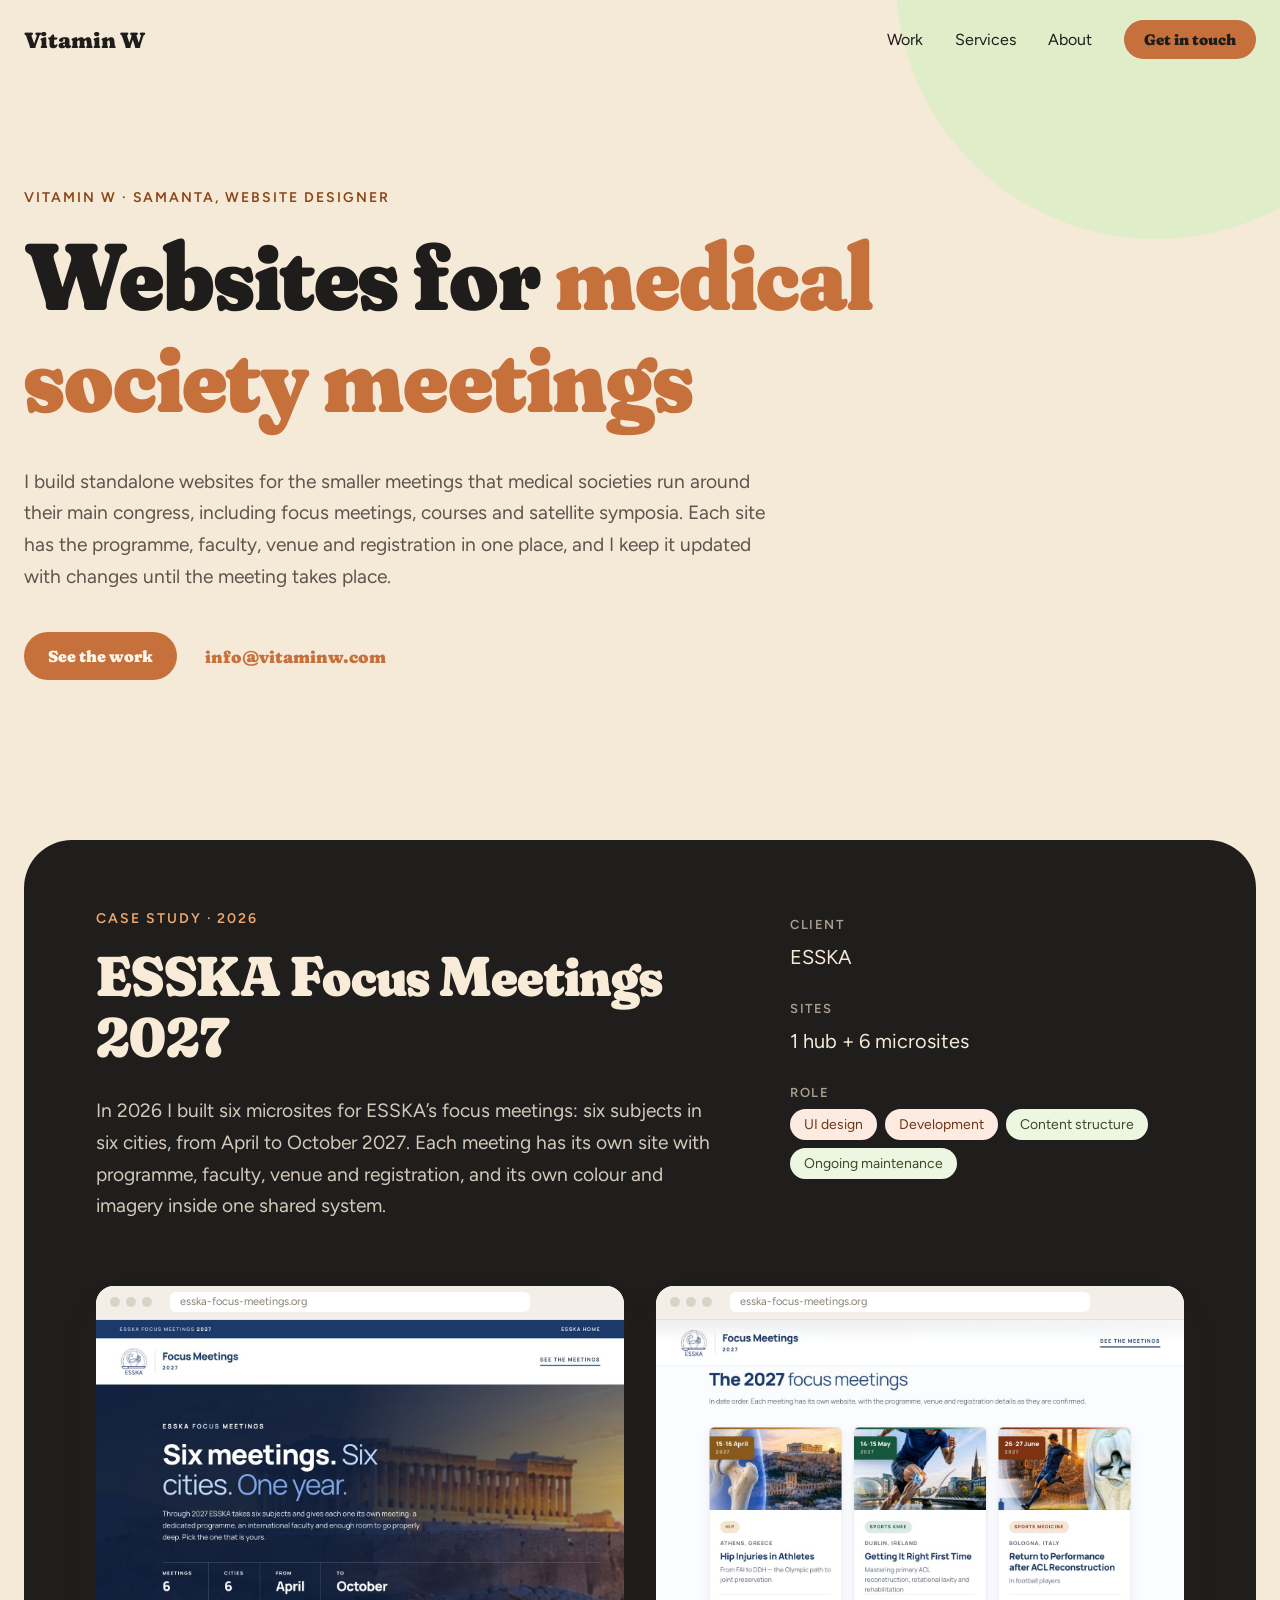
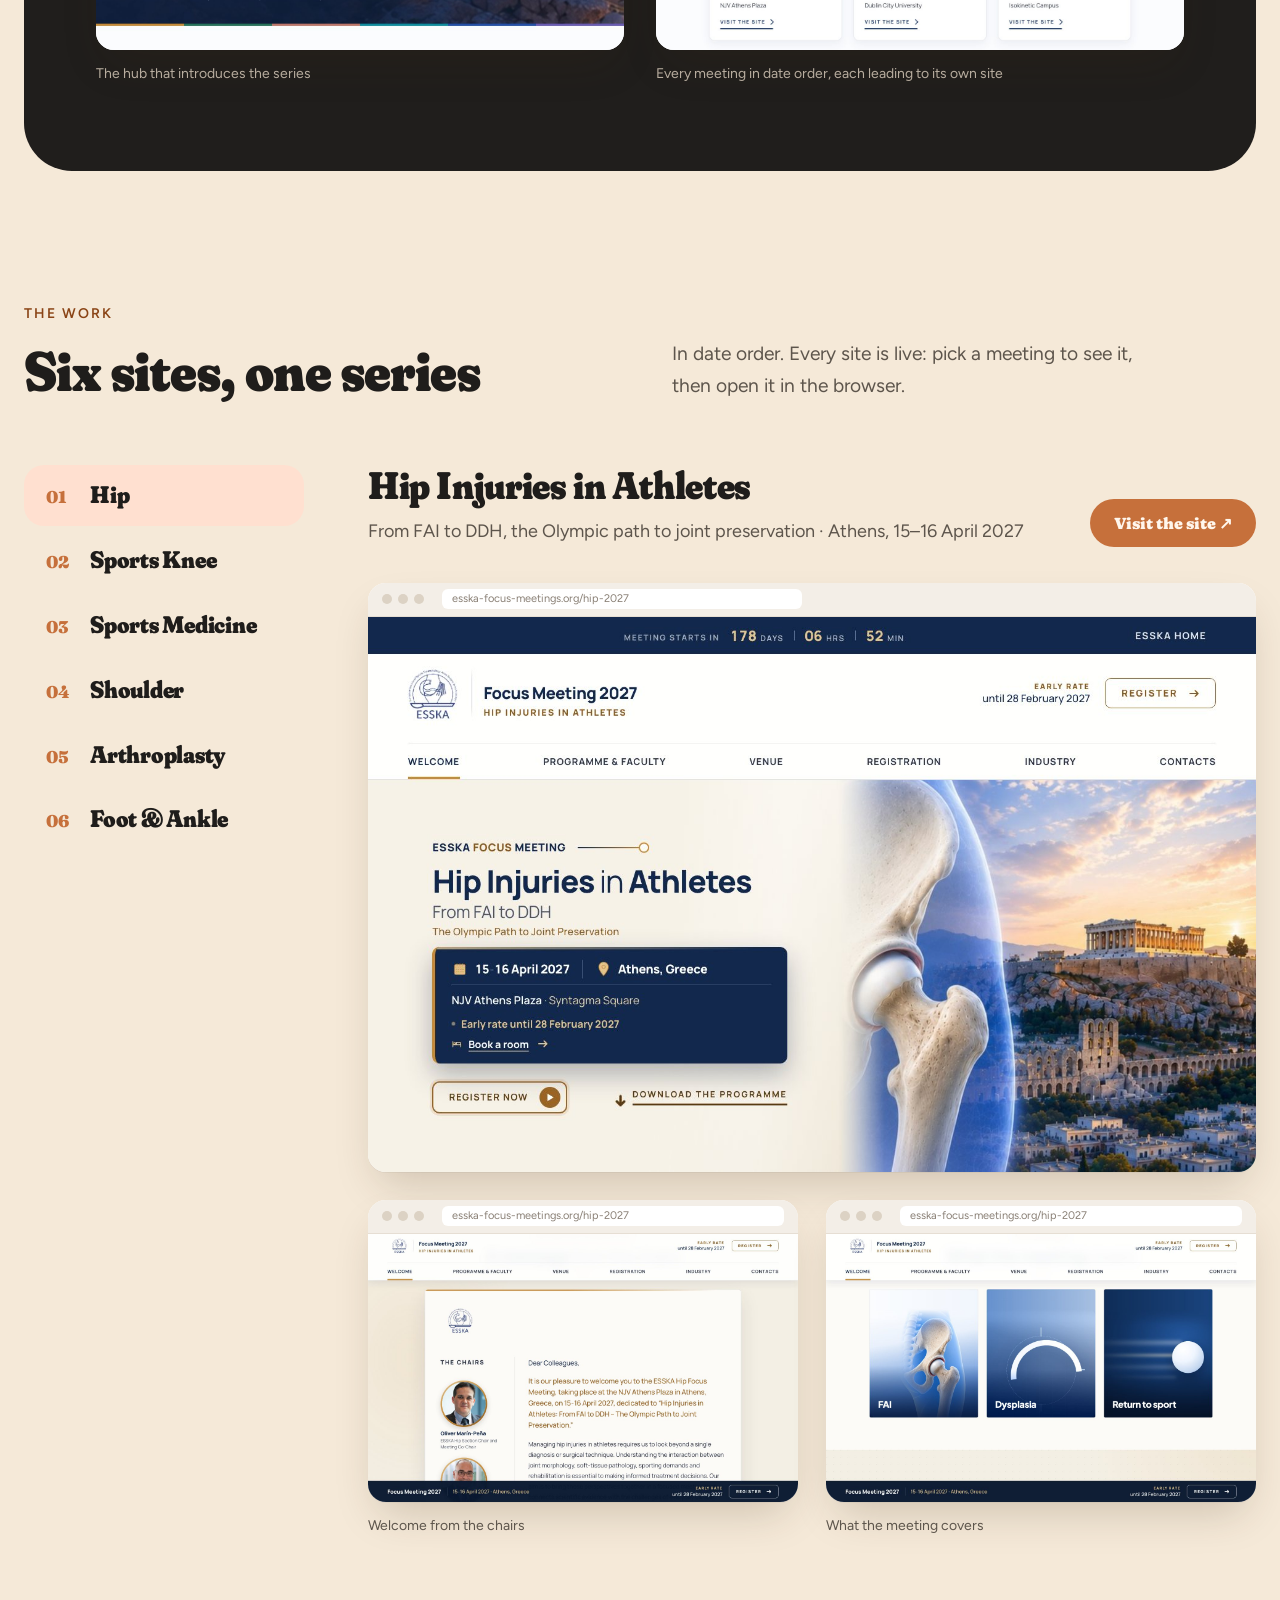
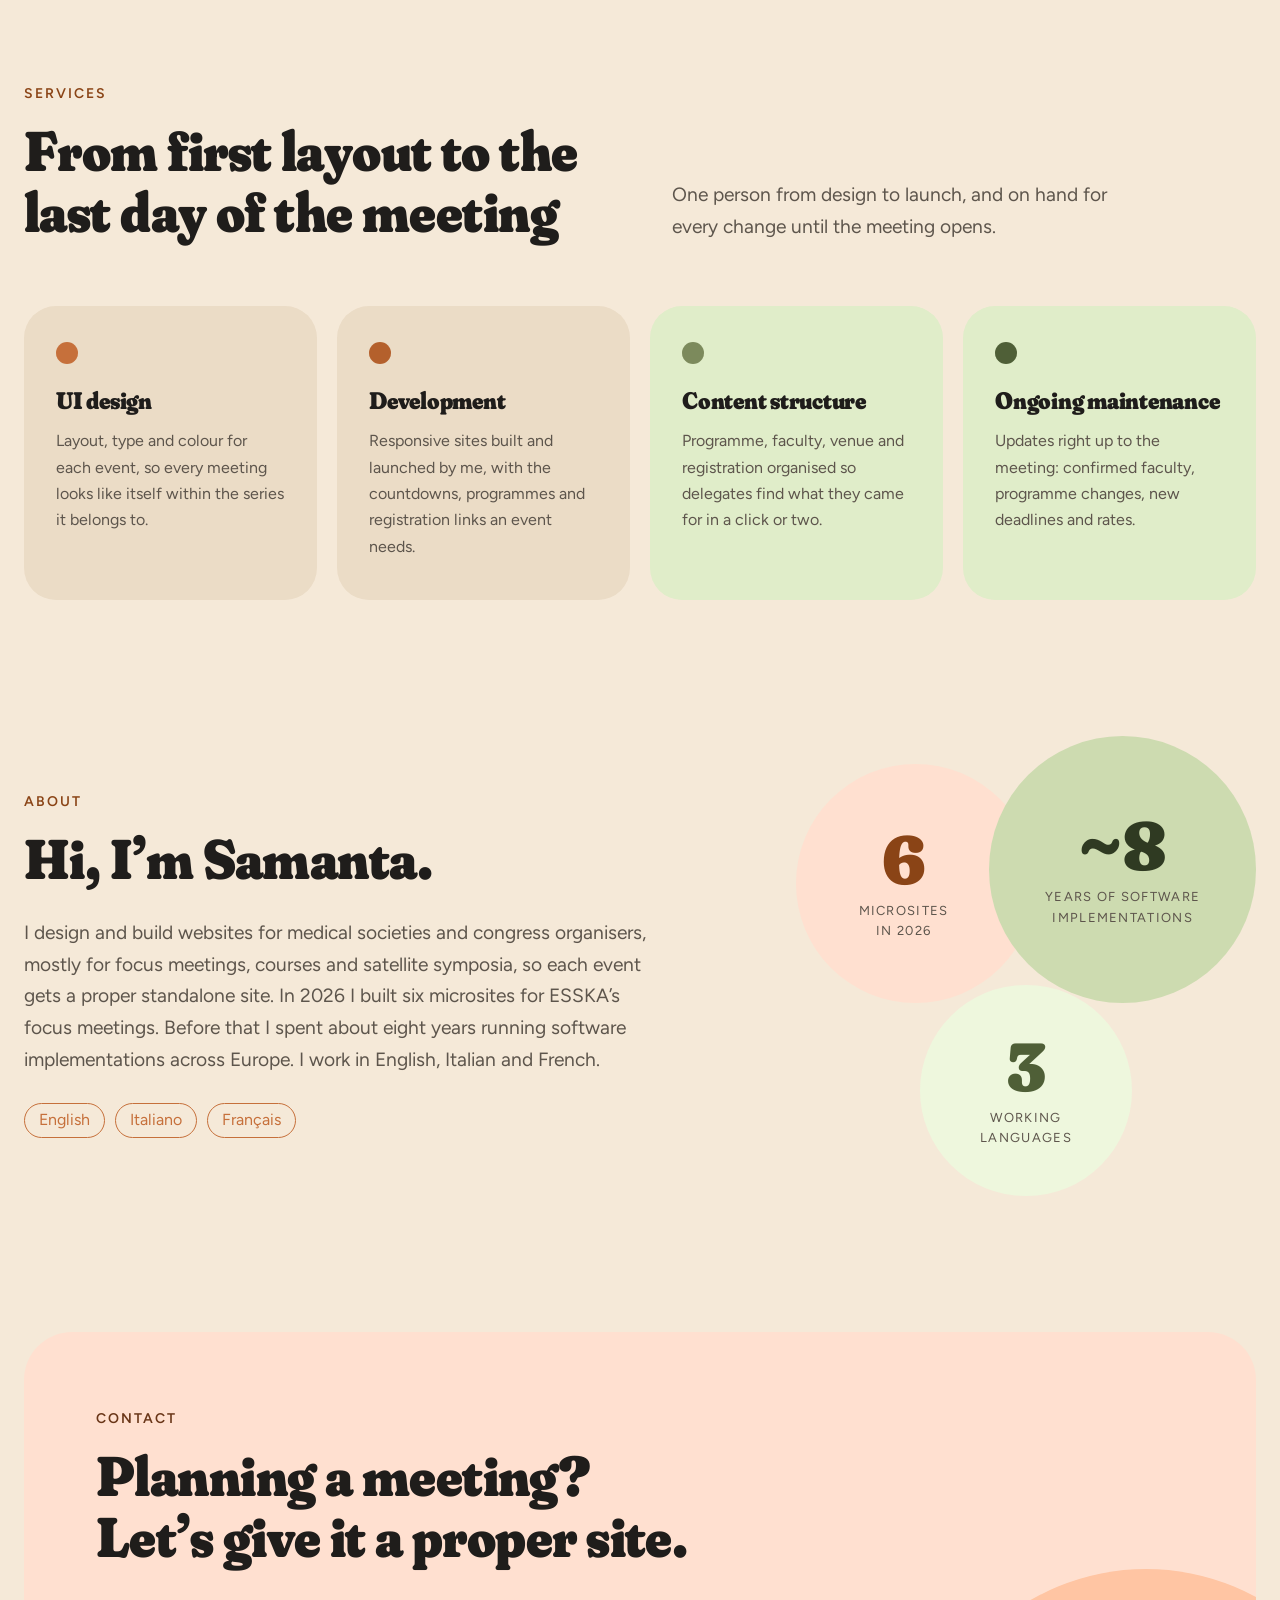
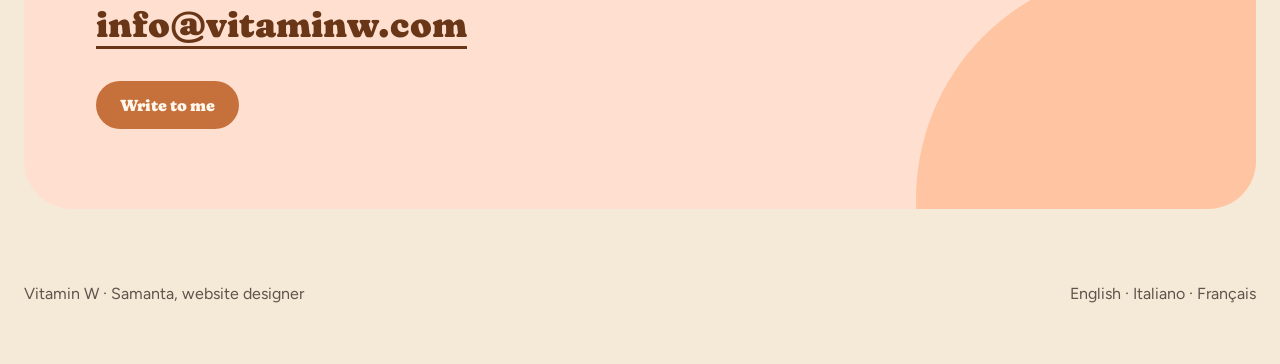
==== index.html @ 0f4d2fa5 "Add Vitamin W portfolio site Single static page with the ESSKA Focus Meetings case study, the six me" ====
<!doctype html>
<html lang="en">
<head>
<meta charset="utf-8">
<meta name="viewport" content="width=device-width, initial-scale=1">
<title>Vitamin W · Websites for medical society meetings</title>
<meta name="description" content="Standalone websites for focus meetings, courses and satellite symposia.">
<link rel="preconnect" href="https://fonts.googleapis.com">
<link rel="preconnect" href="https://fonts.gstatic.com" crossorigin>
<link href="https://fonts.googleapis.com/css2?family=Figtree:wght@400;500;600&family=Fraunces:opsz,wght,SOFT@9..144,800..900,100&display=swap" rel="stylesheet">
<style>
  :root {
    --cream: #f5e9d8;
    --sand: #ebdcc6;
    --ink: #1f1d1b;
    --muted: #5d554c;
    --rust: #c6703b;
    --rust-deep: #8a4416;
    --peach: #ffe0d0;
    --peach-strong: #ffc5a3;
    --mint: #e0edc9;
    --sage: #cddbb0;
    --moss: #4f5f37;
    --dark: #201e1c;

    --wrap: 1240px;
    --gutter: 24px;
    --section: 136px;      /* vertical rhythm between sections */
    --h2: clamp(36px, 4.4vw, 56px);
    --radius-xl: 48px;
    --radius-l: 32px;
    --display: "Fraunces", Georgia, serif;
    --body: "Figtree", system-ui, sans-serif;
  }
  * { box-sizing: border-box; }
  html { scroll-behavior: smooth; overflow-x: clip; }
  body {
    margin: 0;
    background: var(--cream);
    color: var(--ink);
    font: 400 18px/1.65 var(--body);
    -webkit-font-smoothing: antialiased;
    overflow-x: clip;
  }
  img { display: block; max-width: 100%; height: auto; }
  a { color: inherit; }
  .wrap { width: min(var(--wrap), 100% - 2 * var(--gutter)); margin-inline: auto; }

  h1, h2, h3 {
    font-family: var(--display);
    font-variation-settings: "SOFT" 100, "opsz" 144;
    font-weight: 900;
    letter-spacing: -0.01em;
    line-height: 1.08;
    margin: 0;
  }
  h2 { font-size: var(--h2); }
  .eyebrow {
    font: 600 14px/1 var(--body);
    letter-spacing: 0.14em;
    text-transform: uppercase;
    color: var(--rust-deep);
    margin: 0 0 20px;
  }
  .lede { color: var(--muted); font-size: clamp(17px, 1.5vw, 20px); margin: 0; }

  .btn {
    display: inline-flex; align-items: center; gap: 8px;
    background: var(--rust); color: #fff6ec;
    font: 900 16px/1 var(--display); font-variation-settings: "SOFT" 100;
    padding: 16px 24px; border-radius: 999px;
    text-decoration: none; white-space: nowrap;
    transition: transform .2s, background .2s;
  }
  .btn:hover { background: #b45f2c; transform: translateY(-2px); }

  section { padding-top: var(--section); scroll-margin-top: 8px; }

  /* Shared section header: title left, short intro right */
  .section-head { display: grid; grid-template-columns: 1fr 1fr; gap: 24px 64px; align-items: end; margin-bottom: 64px; }
  .section-head .lede { max-width: 480px; }

  /* Browser frame for every screenshot */
  .frame {
    margin: 0; background: #fff; border-radius: 18px; overflow: hidden;
    box-shadow: 0 1px 0 rgba(0,0,0,.04), 0 20px 44px -12px rgba(60, 40, 20, .22);
  }
  .frame-bar {
    display: flex; align-items: center; gap: 6px; height: 34px; padding: 0 14px;
    background: #f3eee7; border-bottom: 1px solid #e6ded3;
  }
  .frame-bar i { width: 10px; height: 10px; border-radius: 50%; background: #dcd2c4; }
  .frame-bar span {
    margin-left: 12px; flex: 1; max-width: 360px; height: 20px; border-radius: 6px; background: #fff;
    font-size: 11px; line-height: 20px; color: #8a8076; padding: 0 10px;
    overflow: hidden; white-space: nowrap; text-overflow: ellipsis;
  }
  .frame img { width: 100%; aspect-ratio: 1440 / 900; object-fit: cover; object-position: top; }
  .frame-caption { font-size: 14px; color: var(--muted); margin-top: 12px; }
  .case .frame-caption { color: #b8ad9f; }

  /* Nav */
  .nav { display: flex; align-items: center; justify-content: space-between; padding: 20px 0; position: relative; z-index: 2; }
  .nav .logo { font: 900 22px/1 var(--display); font-variation-settings: "SOFT" 100; text-decoration: none; }
  .nav ul { display: flex; align-items: center; gap: 32px; list-style: none; margin: 0; padding: 0; }
  .nav ul a:not(.btn) { text-decoration: none; font-size: 16px; }
  .nav ul a:not(.btn):hover { color: var(--rust); }
  .nav .btn { padding: 12px 20px; font-size: 15px; color: var(--ink); }

  /* Hero */
  .hero { position: relative; padding: 112px 0 24px; }
  .hero::before {
    content: ""; position: absolute; z-index: -1; width: 520px; height: 520px; border-radius: 50%;
    background: var(--mint); top: -360px; right: -160px;
  }
  .hero h1 { font-size: clamp(46px, 7.4vw, 100px); max-width: 1000px; margin-bottom: 36px; }
  .hero h1 em { font-style: normal; color: var(--rust); }
  .hero .lede { max-width: 760px; }
  .hero .actions { display: flex; align-items: center; gap: 28px; flex-wrap: wrap; margin-top: 40px; }
  .mail-link { font: 900 17px/1 var(--display); font-variation-settings: "SOFT" 100; color: var(--rust); text-decoration: none; }
  .mail-link:hover { text-decoration: underline; }

  /* Case study */
  .case { background: var(--dark); color: #f5e9d8; border-radius: var(--radius-xl); padding: 72px; margin-top: var(--section); }
  .case .eyebrow { color: #f0a66a; }
  .case h2 { color: #f8ecd9; margin-bottom: 28px; }
  .case .lede { color: #d4c9bb; }
  .case-top { display: grid; grid-template-columns: 1.6fr 1fr; gap: 64px; align-items: start; }
  .meta { margin: 0; display: grid; gap: 28px; padding-top: 6px; }
  .meta dt { font: 600 13px/1 var(--body); letter-spacing: .12em; text-transform: uppercase; color: #a99e90; margin-bottom: 10px; }
  .meta dd { margin: 0; font-size: 20px; }
  .tags { display: flex; flex-wrap: wrap; gap: 8px; list-style: none; margin: 0; padding: 0; }
  .tags li { font-size: 14px; padding: 4px 14px; border-radius: 999px; background: #fdebe2; color: #6a3618; }
  .tags li.green { background: #edf6e0; color: #3d4a2a; }
  .case-shots { display: grid; grid-template-columns: 1fr 1fr; gap: 32px; margin-top: 64px; }

  /* Work: sticky index + project view */
  .work-grid { display: grid; grid-template-columns: 280px 1fr; gap: 64px; align-items: start; }
  .index { position: sticky; top: 32px; list-style: none; margin: 0; padding: 0; display: grid; gap: 4px; }
  .index button {
    all: unset; box-sizing: border-box; cursor: pointer; width: 100%;
    display: flex; align-items: baseline; gap: 18px; padding: 16px 22px; border-radius: 20px;
    transition: background .2s;
  }
  .index button:hover { background: rgba(255, 224, 208, .55); }
  .index button[aria-selected="true"] { background: var(--peach); }
  .index button:focus-visible { outline: 2px solid var(--rust); outline-offset: 2px; }
  .index .num { font: 900 17px/1 var(--display); color: var(--rust); min-width: 26px; }
  .index h3 { font-size: 24px; line-height: 1.2; }

  .project[hidden] { display: none; }
  .project { animation: fade .35s ease; }
  @keyframes fade { from { opacity: 0; transform: translateY(8px); } to { opacity: 1; transform: none; } }
  .project-head { display: flex; justify-content: space-between; align-items: flex-end; gap: 24px 40px; margin-bottom: 36px; }
  .project h3 { font-size: clamp(28px, 3vw, 40px); margin-bottom: 10px; }
  .project .sub { margin: 0; color: var(--muted); font-size: 18px; }
  .project .pair { display: grid; grid-template-columns: 1fr 1fr; gap: 28px; margin-top: 28px; }

  /* Services */
  .cards { display: grid; grid-template-columns: repeat(4, 1fr); gap: 20px; }
  .card { border-radius: var(--radius-l); padding: 36px 32px 40px; background: var(--sand); }
  .card.green { background: var(--mint); }
  .card .dot { width: 22px; height: 22px; border-radius: 50%; background: var(--rust); margin-bottom: 24px; }
  .card h3 { font-size: 24px; margin-bottom: 14px; }
  .card p { margin: 0; color: var(--muted); font-size: 16px; }

  /* About */
  .about-grid { display: grid; grid-template-columns: 1.2fr 1fr; gap: 64px; align-items: center; }
  .about h2 { margin-bottom: 28px; }
  .about .lede { margin-bottom: 28px; }
  .langs { display: flex; gap: 10px; list-style: none; margin: 0; padding: 0; flex-wrap: wrap; }
  .langs li { border: 1.5px solid var(--rust); color: var(--rust); border-radius: 999px; padding: 3px 14px; font-size: 16px; }
  .bubbles { position: relative; aspect-ratio: 1 / 1; max-width: 460px; width: 100%; justify-self: end; }
  .bubble { position: absolute; border-radius: 50%; display: grid; place-content: center; text-align: center; padding: 20px; }
  .bubble b { font: 900 clamp(48px, 5.4vw, 68px)/1 var(--display); font-variation-settings: "SOFT" 100; display: block; margin-bottom: 8px; }
  .bubble span { font-size: 13px; letter-spacing: .1em; text-transform: uppercase; color: var(--muted); line-height: 1.6; }
  .b1 { width: 52%; height: 52%; left: 0; top: 6%; background: var(--peach); padding-right: 44px; }
  .b1 b { color: var(--rust-deep); }
  .b2 { width: 58%; height: 58%; right: 0; top: 0; background: var(--sage); z-index: 1; }
  .b2 b { color: #2f3a22; }
  .b3 { width: 46%; height: 46%; left: 27%; bottom: 0; background: #eef7dd; z-index: 2; }
  .b3 b { color: var(--moss); }

  /* Contact */
  .contact-card {
    position: relative; overflow: hidden;
    background: var(--peach); border-radius: var(--radius-xl); padding: 80px 72px;
  }
  .contact-card::after {
    content: ""; position: absolute; width: 460px; height: 460px; border-radius: 50%;
    background: var(--peach-strong); right: -120px; bottom: -220px;
  }
  .contact-card > * { position: relative; z-index: 1; }
  .contact-card .eyebrow { color: #6a3618; }
  .contact-card h2 { max-width: 620px; margin-bottom: 36px; }
  .big-mail {
    display: inline-block; font: 900 clamp(24px, 2.8vw, 36px)/1.2 var(--display); font-variation-settings: "SOFT" 100;
    color: #6a3618; text-decoration: none; border-bottom: 3px solid currentColor; margin-bottom: 32px; overflow-wrap: anywhere;
  }
  .contact-card .btn { display: flex; width: fit-content; }

  footer { display: flex; justify-content: space-between; gap: 16px; flex-wrap: wrap; padding: 72px 0 56px; color: var(--muted); font-size: 16px; }

  /* Responsive */
  @media (max-width: 1100px) {
    .cards { grid-template-columns: 1fr 1fr; }
    .work-grid { grid-template-columns: 220px 1fr; gap: 40px; }
    .project-head { flex-direction: column; align-items: flex-start; }
  }
  @media (max-width: 900px) {
    :root { --section: 104px; }
    .section-head, .about-grid, .case-top { grid-template-columns: 1fr; }
    .section-head { margin-bottom: 40px; }
    .bubbles { justify-self: center; }
    .case, .contact-card { padding: 48px 32px; border-radius: 36px; }
    .case-shots { margin-top: 48px; gap: 24px; }

    /* Index becomes a sticky row of names above the project */
    .work-grid { grid-template-columns: 1fr; gap: 28px; }
    .index {
      top: 0; z-index: 5; display: flex; overflow-x: auto; gap: 6px;
      margin: 0 calc(-1 * var(--gutter)); padding: 12px var(--gutter);
      scroll-padding-inline: var(--gutter); scrollbar-width: none;
      background: var(--cream); box-shadow: 0 8px 16px -12px rgba(60, 40, 20, .25);
    }
    .index::-webkit-scrollbar { display: none; }
    .index li { flex: 0 0 auto; }
    .index button { padding: 10px 16px; border-radius: 999px; gap: 10px; background: rgba(235, 220, 198, .6); }
    .index .num { font-size: 13px; min-width: 0; }
    .index h3 { font-size: 17px; white-space: nowrap; }
  }
  @media (max-width: 640px) {
    :root { --gutter: 16px; --section: 88px; }
    body { font-size: 17px; }
    .nav ul li:not(:last-child) { display: none; }
    .hero { padding-top: 72px; }
    .hero::before { width: 300px; height: 300px; top: -200px; right: -120px; }
    .case, .contact-card { padding: 40px 22px; border-radius: 28px; }
    .case-shots, .project .pair, .cards { grid-template-columns: 1fr; }
    .frame { border-radius: 12px; }
    .frame-bar { height: 26px; }
    .frame-bar span { display: none; }
    .bubble { padding: 12px; }
    .bubble span { font-size: 11px; letter-spacing: .06em; }
    .b1 { padding-right: 26px; }
  }
</style>
</head>
<body>
<div class="wrap">
  <nav class="nav" aria-label="Main">
    <a class="logo" href="#top">Vitamin W</a>
    <ul>
      <li><a href="#work">Work</a></li>
      <li><a href="#services">Services</a></li>
      <li><a href="#about">About</a></li>
      <li><a class="btn" href="#contact">Get in touch</a></li>
    </ul>
  </nav>

  <header class="hero" id="top">
    <p class="eyebrow">Vitamin W · Samanta, website designer</p>
    <h1>Websites for <em>medical society meetings</em></h1>
    <p class="lede">I build standalone websites for the smaller meetings that medical societies run around their main congress, including focus meetings, courses and satellite symposia. Each site has the programme, faculty, venue and registration in one place, and I keep it updated with changes until the meeting takes place.</p>
    <div class="actions">
      <a class="btn" href="#work">See the work</a>
      <a class="mail-link" href="mailto:info@vitaminw.com">info@vitaminw.com</a>
    </div>
  </header>

  <article class="case" aria-labelledby="case-title">
    <div class="case-top">
      <div>
        <p class="eyebrow">Case study · 2026</p>
        <h2 id="case-title">ESSKA Focus Meetings 2027</h2>
        <p class="lede">In 2026 I built six microsites for ESSKA’s focus meetings: six subjects in six cities, from April to October 2027. Each meeting has its own site with programme, faculty, venue and registration, and its own colour and imagery inside one shared system.</p>
      </div>
      <dl class="meta">
        <div><dt>Client</dt><dd>ESSKA</dd></div>
        <div><dt>Sites</dt><dd>1 hub + 6 microsites</dd></div>
        <div><dt>Role</dt><dd>
          <ul class="tags">
            <li>UI design</li><li>Development</li>
            <li class="green">Content structure</li><li class="green">Ongoing maintenance</li>
          </ul>
        </dd></div>
      </dl>
    </div>
    <div class="case-shots">
      <div>
        <figure class="frame"><div class="frame-bar"><i></i><i></i><i></i><span>esska-focus-meetings.org</span></div><img src="work/hub-hero.jpg" alt="ESSKA Focus Meetings hub: Six meetings. Six cities. One year." width="1440" height="900" loading="lazy"></figure>
        <p class="frame-caption">The hub that introduces the series</p>
      </div>
      <div>
        <figure class="frame"><div class="frame-bar"><i></i><i></i><i></i><span>esska-focus-meetings.org</span></div><img src="work/hub-cards.jpg" alt="The 2027 focus meetings listed as cards in date order" width="1440" height="900" loading="lazy"></figure>
        <p class="frame-caption">Every meeting in date order, each leading to its own site</p>
      </div>
    </div>
  </article>

  <section id="work">
    <div class="section-head">
      <div>
        <p class="eyebrow">The work</p>
        <h2>Six sites, one series</h2>
      </div>
      <p class="lede">In date order. Every site is live: pick a meeting to see it, then open it in the browser.</p>
    </div>

    <div class="work-grid">
      <ol class="index" role="tablist" aria-label="The six meetings"></ol>
      <div class="projects"></div>
    </div>
  </section>

  <section id="services">
    <div class="section-head">
      <div>
        <p class="eyebrow">Services</p>
        <h2>From first layout to the last day of the meeting</h2>
      </div>
      <p class="lede">One person from design to launch, and on hand for every change until the meeting opens.</p>
    </div>
    <div class="cards">
      <div class="card"><div class="dot"></div><h3>UI design</h3><p>Layout, type and colour for each event, so every meeting looks like itself within the series it belongs to.</p></div>
      <div class="card"><div class="dot" style="background:#b4602c"></div><h3>Development</h3><p>Responsive sites built and launched by me, with the countdowns, programmes and registration links an event needs.</p></div>
      <div class="card green"><div class="dot" style="background:#7c8a5c"></div><h3>Content structure</h3><p>Programme, faculty, venue and registration organised so delegates find what they came for in a click or two.</p></div>
      <div class="card green"><div class="dot" style="background:#4f5f37"></div><h3>Ongoing maintenance</h3><p>Updates right up to the meeting: confirmed faculty, programme changes, new deadlines and rates.</p></div>
    </div>
  </section>

  <section class="about" id="about">
    <div class="about-grid">
      <div>
        <p class="eyebrow">About</p>
        <h2>Hi, I’m Samanta.</h2>
        <p class="lede">I design and build websites for medical societies and congress organisers, mostly for focus meetings, courses and satellite symposia, so each event gets a proper standalone site. In 2026 I built six microsites for ESSKA’s focus meetings. Before that I spent about eight years running software implementations across Europe. I work in English, Italian and French.</p>
        <ul class="langs"><li>English</li><li>Italiano</li><li>Français</li></ul>
      </div>
      <div class="bubbles" aria-label="Key numbers">
        <div class="bubble b1"><b>6</b><span>Microsites<br>in 2026</span></div>
        <div class="bubble b2"><b>~8</b><span>Years of software<br>implementations</span></div>
        <div class="bubble b3"><b>3</b><span>Working<br>languages</span></div>
      </div>
    </div>
  </section>

  <section id="contact">
    <div class="contact-card">
      <p class="eyebrow">Contact</p>
      <h2>Planning a meeting? Let’s give it a proper site.</h2>
      <a class="big-mail" href="mailto:info@vitaminw.com">info@vitaminw.com</a>
      <a class="btn" href="mailto:info@vitaminw.com">Write to me</a>
    </div>
  </section>

  <footer>
    <span>Vitamin W · Samanta, website designer</span>
    <span>English · Italiano · Français</span>
  </footer>
</div>

<script>
  // The six meetings: name in the index, details in the project view
  const SITES = [
    { key: 'hip', name: 'Hip', slug: 'hip-2027', title: 'Hip Injuries in Athletes', sub: 'From FAI to DDH, the Olympic path to joint preservation · Athens, 15–16 April 2027' },
    { key: 'sports-knee', name: 'Sports Knee', slug: 'sports-knee-2027', title: 'Mastering Primary ACL Reconstruction', sub: 'Getting it right first time · Dublin, 14–15 May 2027' },
    { key: 'sports-medicine', name: 'Sports Medicine', slug: 'sports-medicine-2027', title: 'Return to Performance after ACL Reconstruction', sub: 'In football players · Bologna, 26–27 June 2027' },
    { key: 'shoulder', name: 'Shoulder', slug: 'shoulder-2027', title: 'Massive Rotator Cuff Tears', sub: 'From repair to replace · Istanbul, 10–11 September 2027' },
    { key: 'arthroplasty', name: 'Arthroplasty', slug: 'arthroplasty-2027', title: 'Revision Knee Arthroplasty and Periprosthetic Joint Infection', sub: 'Current concepts and future directions · Rome, 8–9 October 2027' },
    { key: 'foot-ankle', name: 'Foot & Ankle', slug: 'foot-ankle-2027', title: 'From Mechanism to Match Fitness', sub: 'Managing syndesmosis injuries in athletes · London, 29 October 2027' },
  ];
  const esc = s => s.replace(/&/g, '&amp;');
  const frame = (src, alt, url) =>
    `<figure class="frame"><div class="frame-bar"><i></i><i></i><i></i><span>${url}</span></div>` +
    `<img src="${src}" alt="${alt}" width="1440" height="900" loading="lazy"></figure>`;

  const index = document.querySelector('.index');
  const projects = document.querySelector('.projects');
  SITES.forEach((s, i) => {
    const url = `esska-focus-meetings.org/${s.slug}`;
    index.insertAdjacentHTML('beforeend',
      `<li><button role="tab" id="tab-${s.key}" aria-controls="p-${s.key}" aria-selected="${i === 0}" tabindex="${i === 0 ? 0 : -1}">` +
      `<span class="num">0${i + 1}</span><h3>${esc(s.name)}</h3></button></li>`);
    projects.insertAdjacentHTML('beforeend', `
      <article class="project" id="p-${s.key}" role="tabpanel" aria-labelledby="tab-${s.key}"${i ? ' hidden' : ''}>
        <div class="project-head">
          <div><h3>${s.title}</h3><p class="sub">${s.sub}</p></div>
          <a class="btn" href="https://${url}/" target="_blank" rel="noopener">Visit the site ↗</a>
        </div>
        ${frame(`work/${s.key}-hero.jpg`, `${s.title}: home page`, url)}
        <div class="pair">
          <div>${frame(`work/${s.key}-chairs.jpg`, `${s.title}: welcome from the chairs`, url)}<p class="frame-caption">Welcome from the chairs</p></div>
          <div>${frame(`work/${s.key}-topics.jpg`, `${s.title}: what the meeting covers`, url)}<p class="frame-caption">What the meeting covers</p></div>
        </div>
      </article>`);
  });

  // Selecting a meeting swaps the project and keeps the view at the top of it
  const tabs = [...index.querySelectorAll('[role="tab"]')];
  function show(tab, focus) {
    tabs.forEach(t => {
      const on = t === tab;
      t.setAttribute('aria-selected', on);
      t.tabIndex = on ? 0 : -1;
      document.getElementById(t.getAttribute('aria-controls')).hidden = !on;
    });
    tab.scrollIntoView({ block: 'nearest', inline: 'nearest' });
    if (focus) tab.focus();
    const grid = document.querySelector('.work-grid');
    const top = grid.getBoundingClientRect().top;
    if (top < 0) window.scrollTo({ top: window.scrollY + top - 8 });
  }
  tabs.forEach((t, i) => {
    t.addEventListener('click', () => show(t));
    t.addEventListener('keydown', e => {
      const d = { ArrowDown: 1, ArrowRight: 1, ArrowUp: -1, ArrowLeft: -1 }[e.key];
      if (d) { e.preventDefault(); show(tabs[(i + d + tabs.length) % tabs.length], true); }
    });
  });
</script>
</body>
</html>
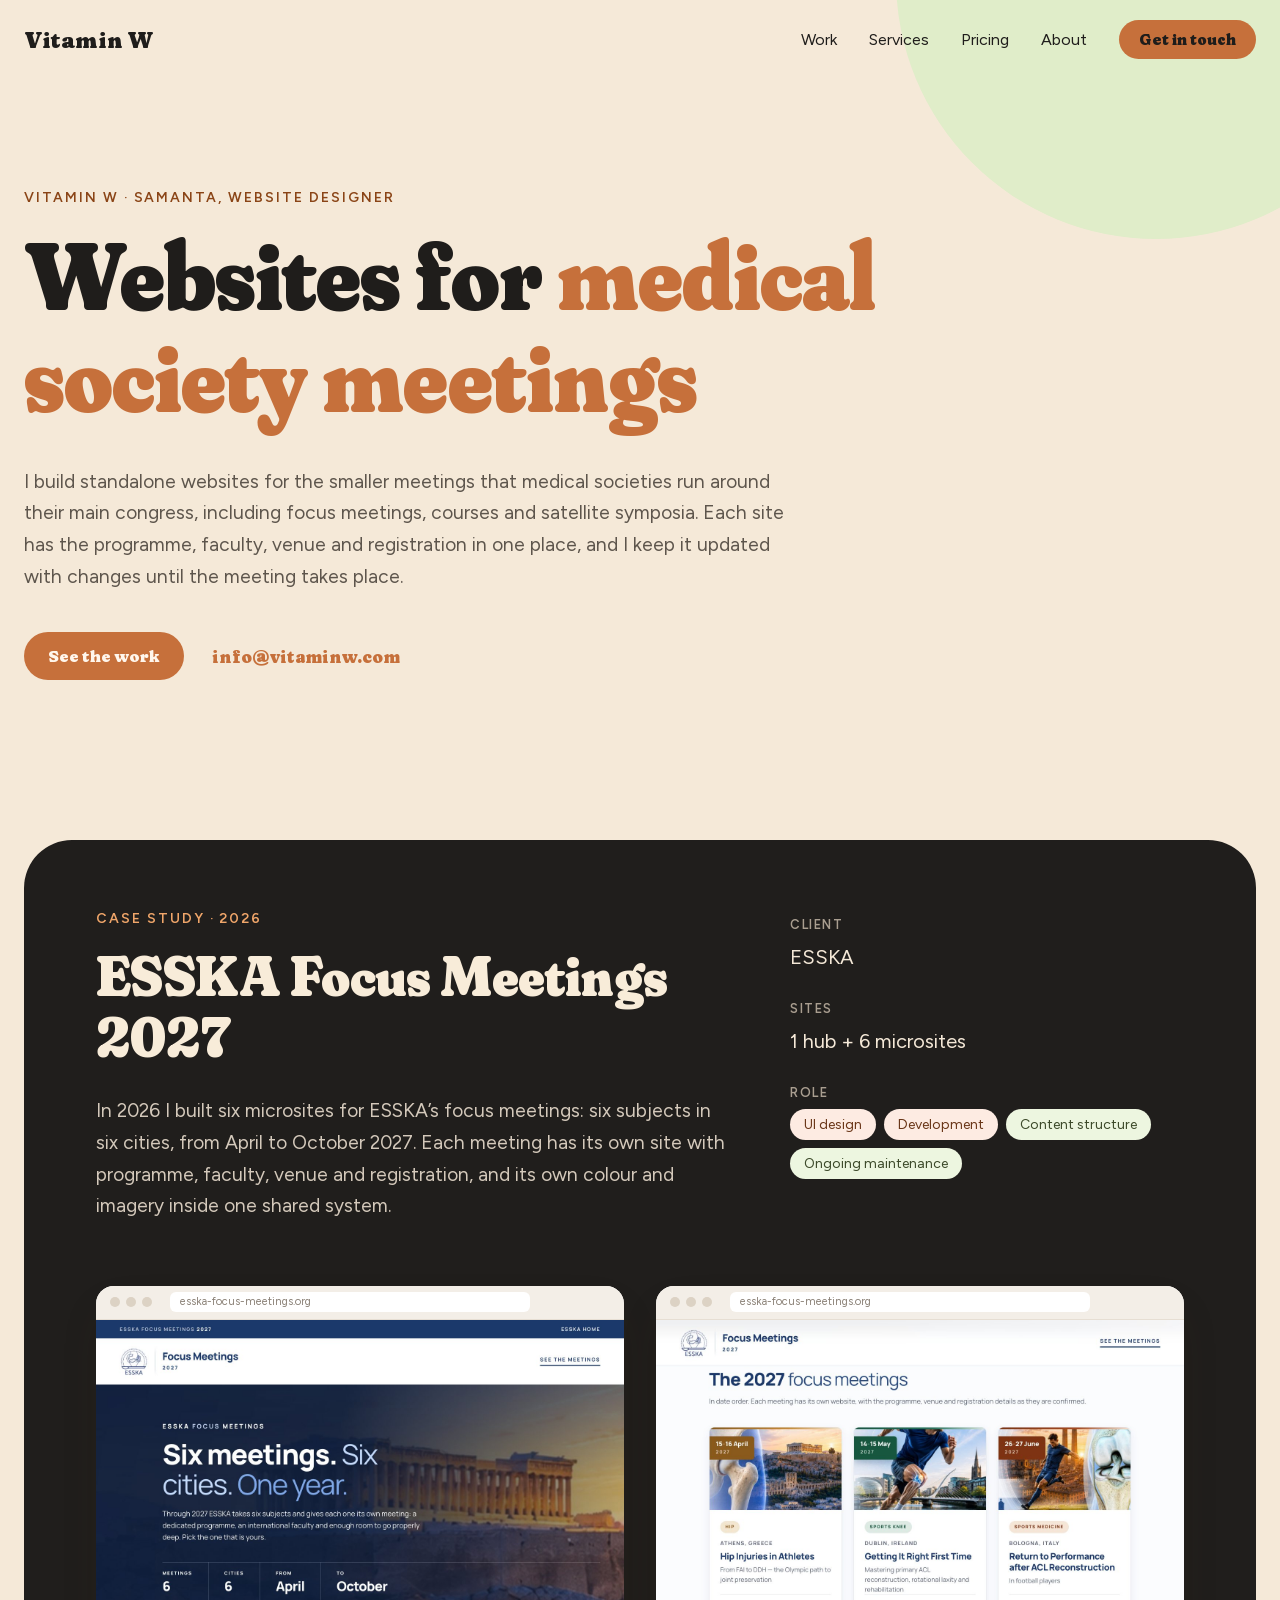
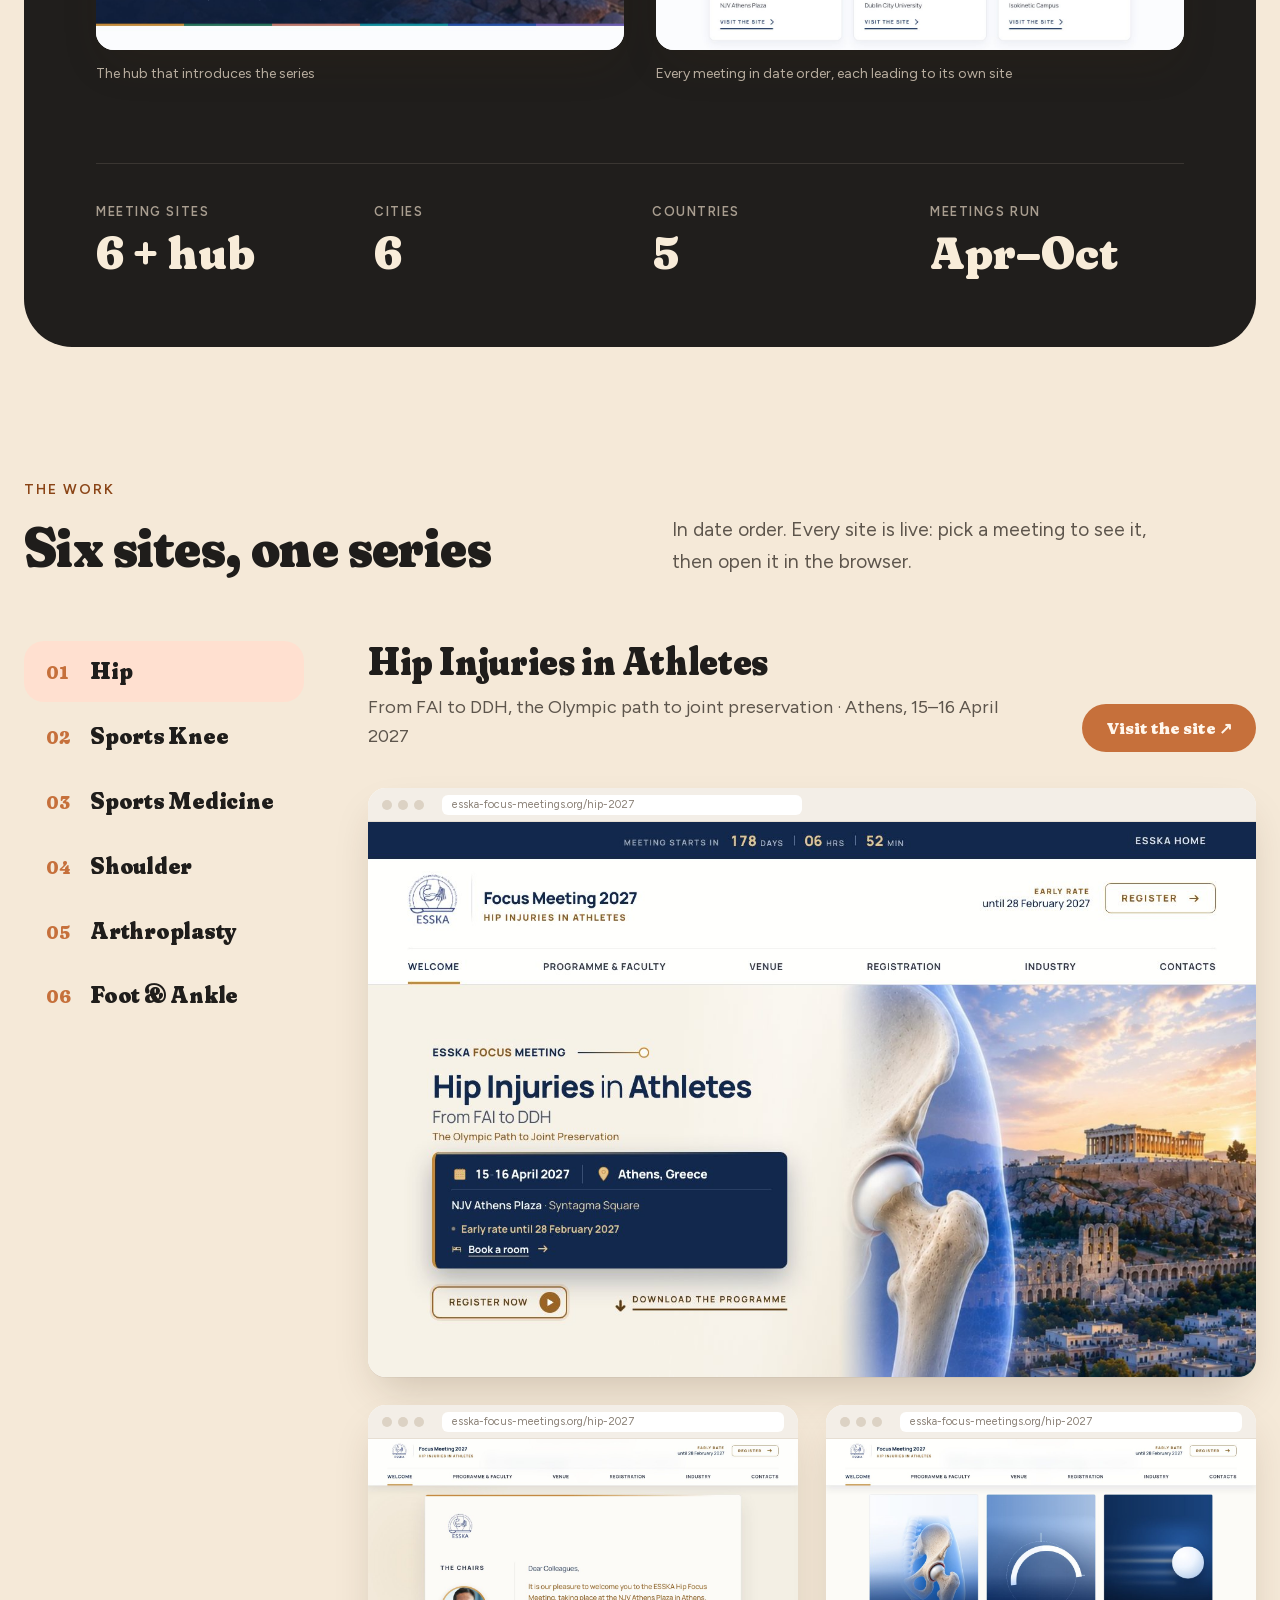
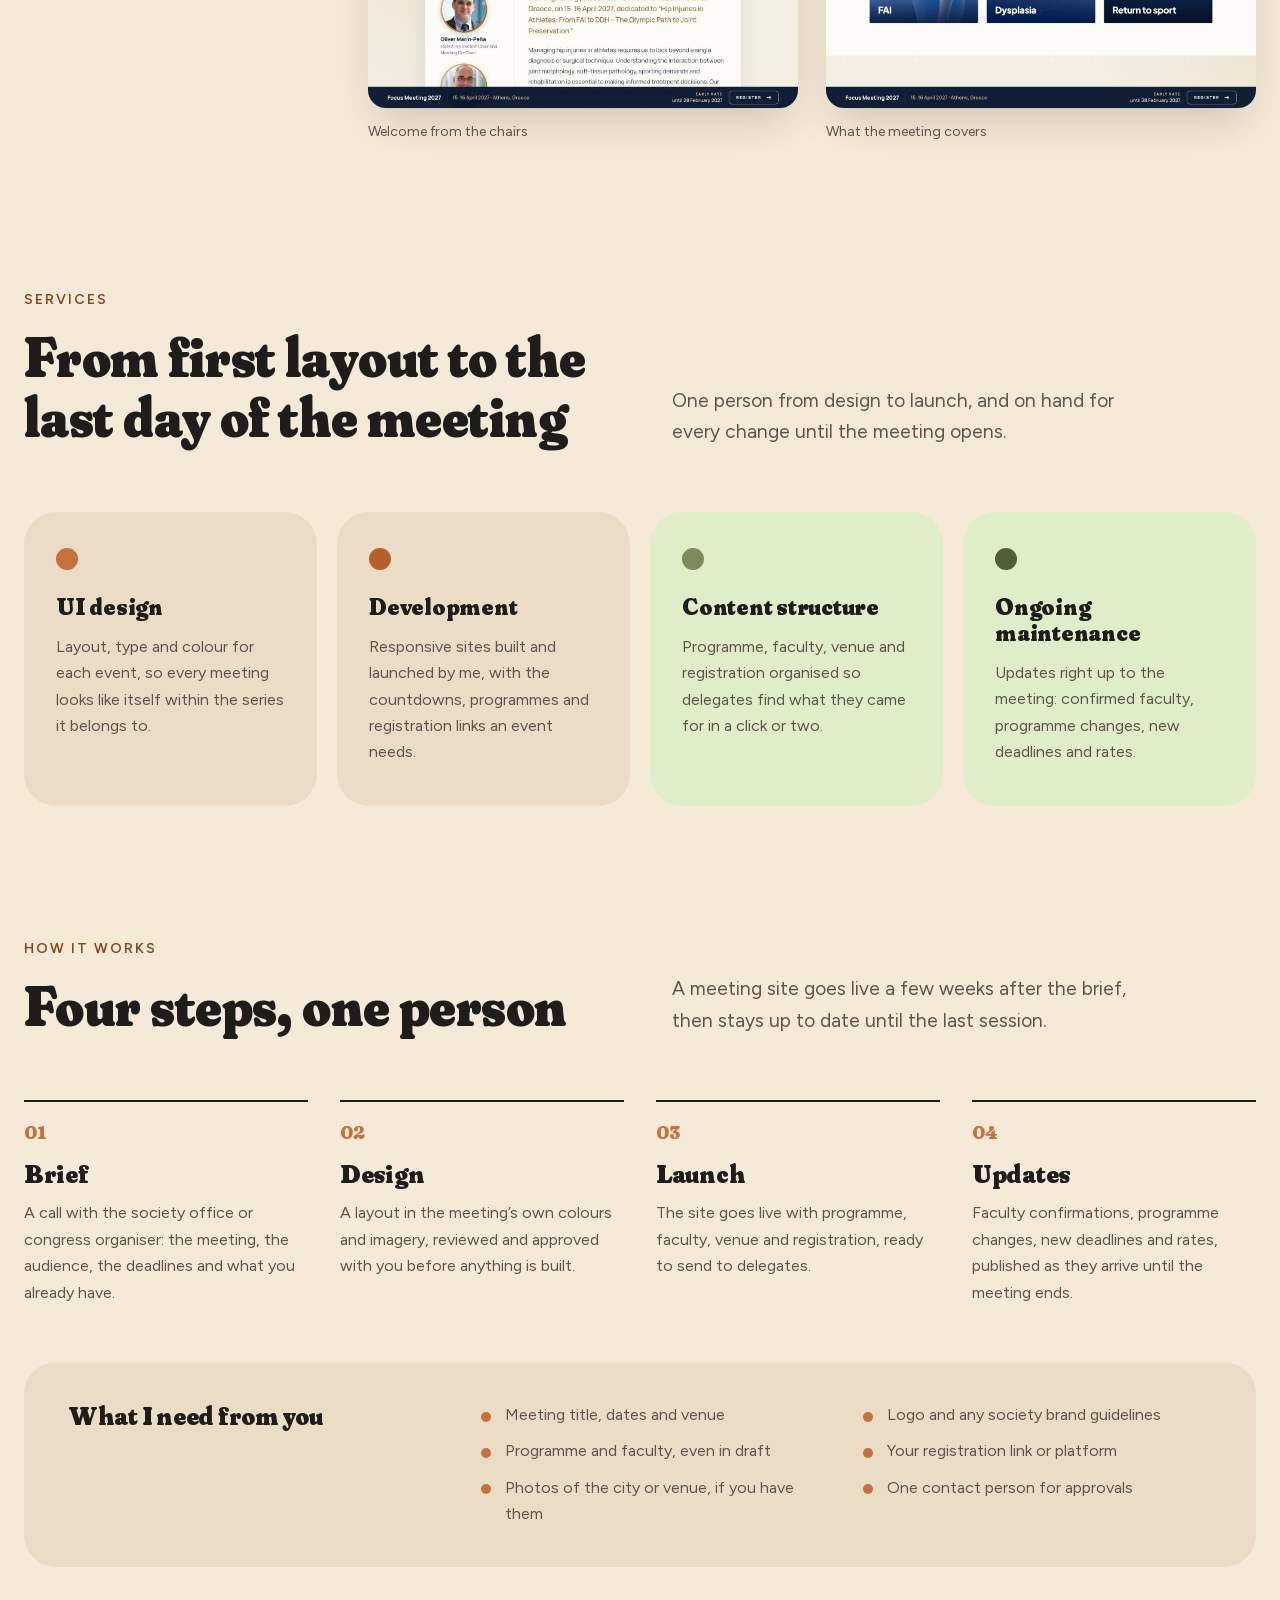
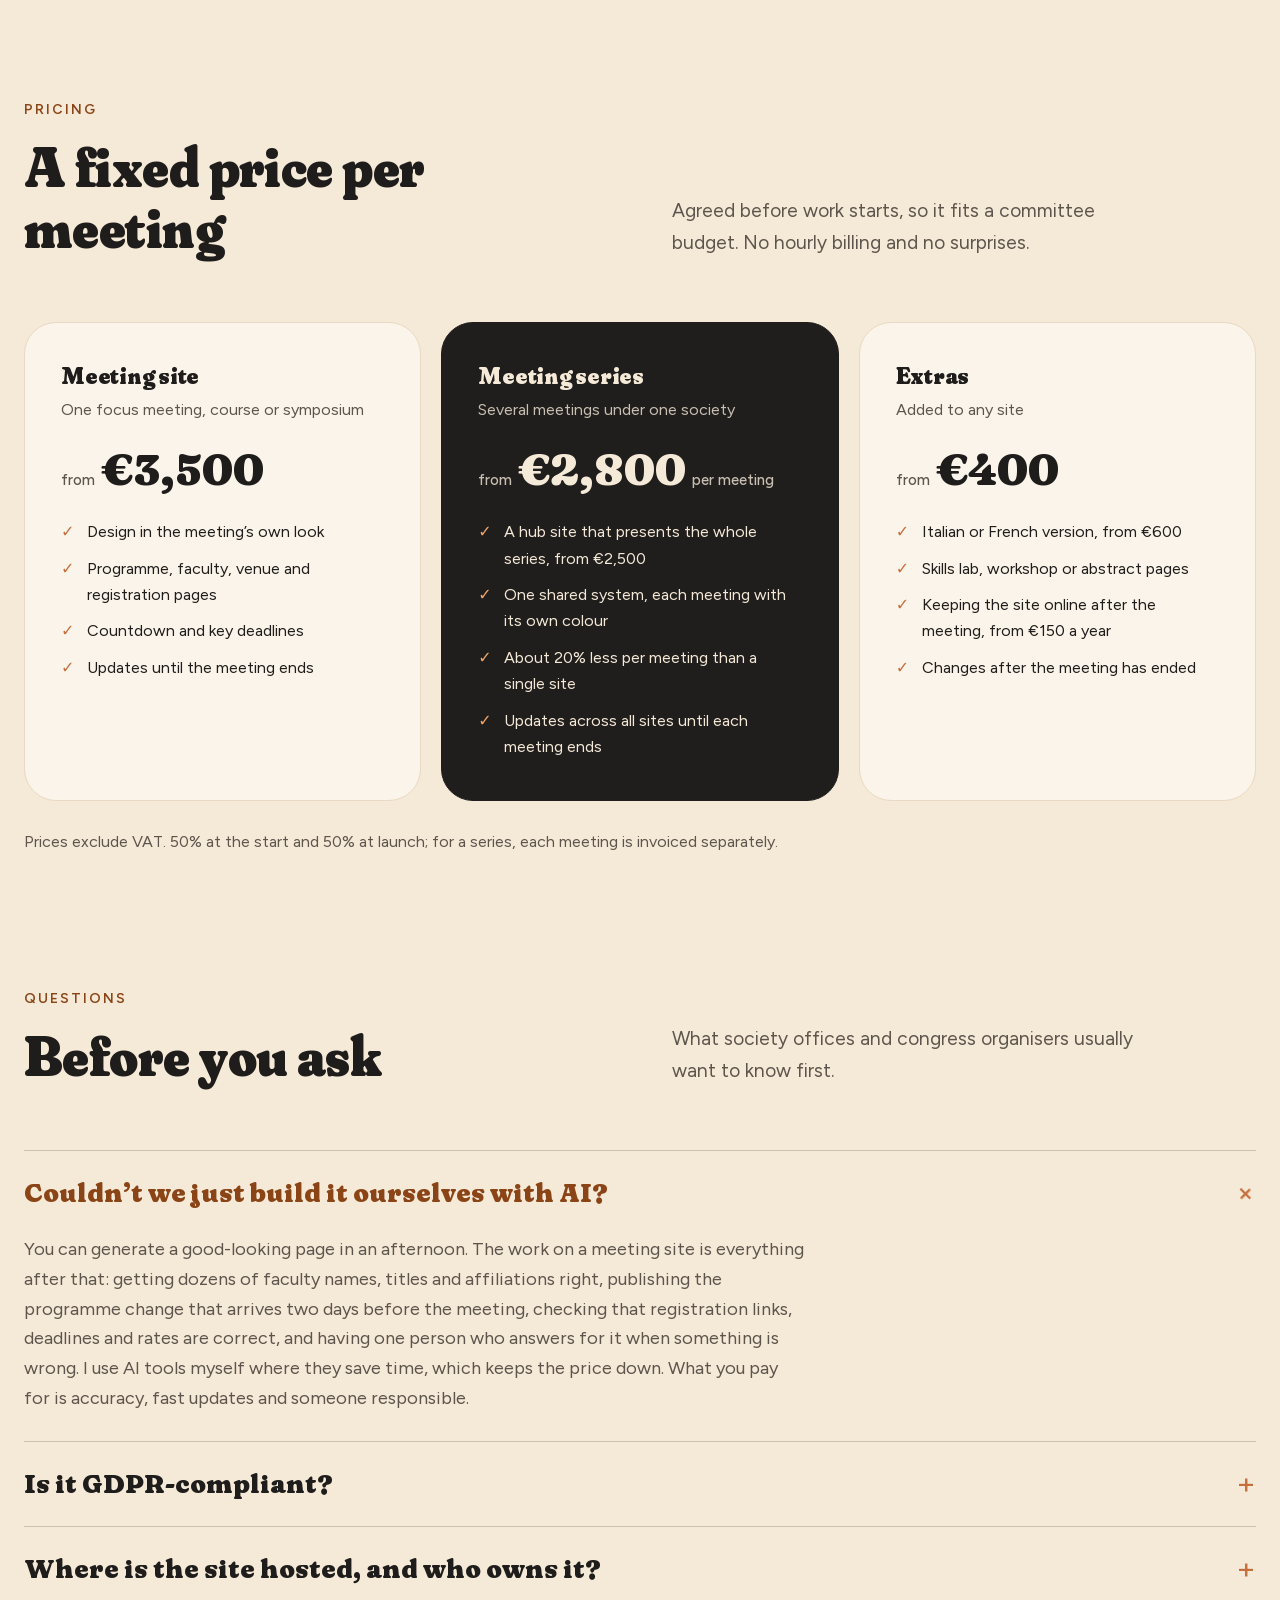
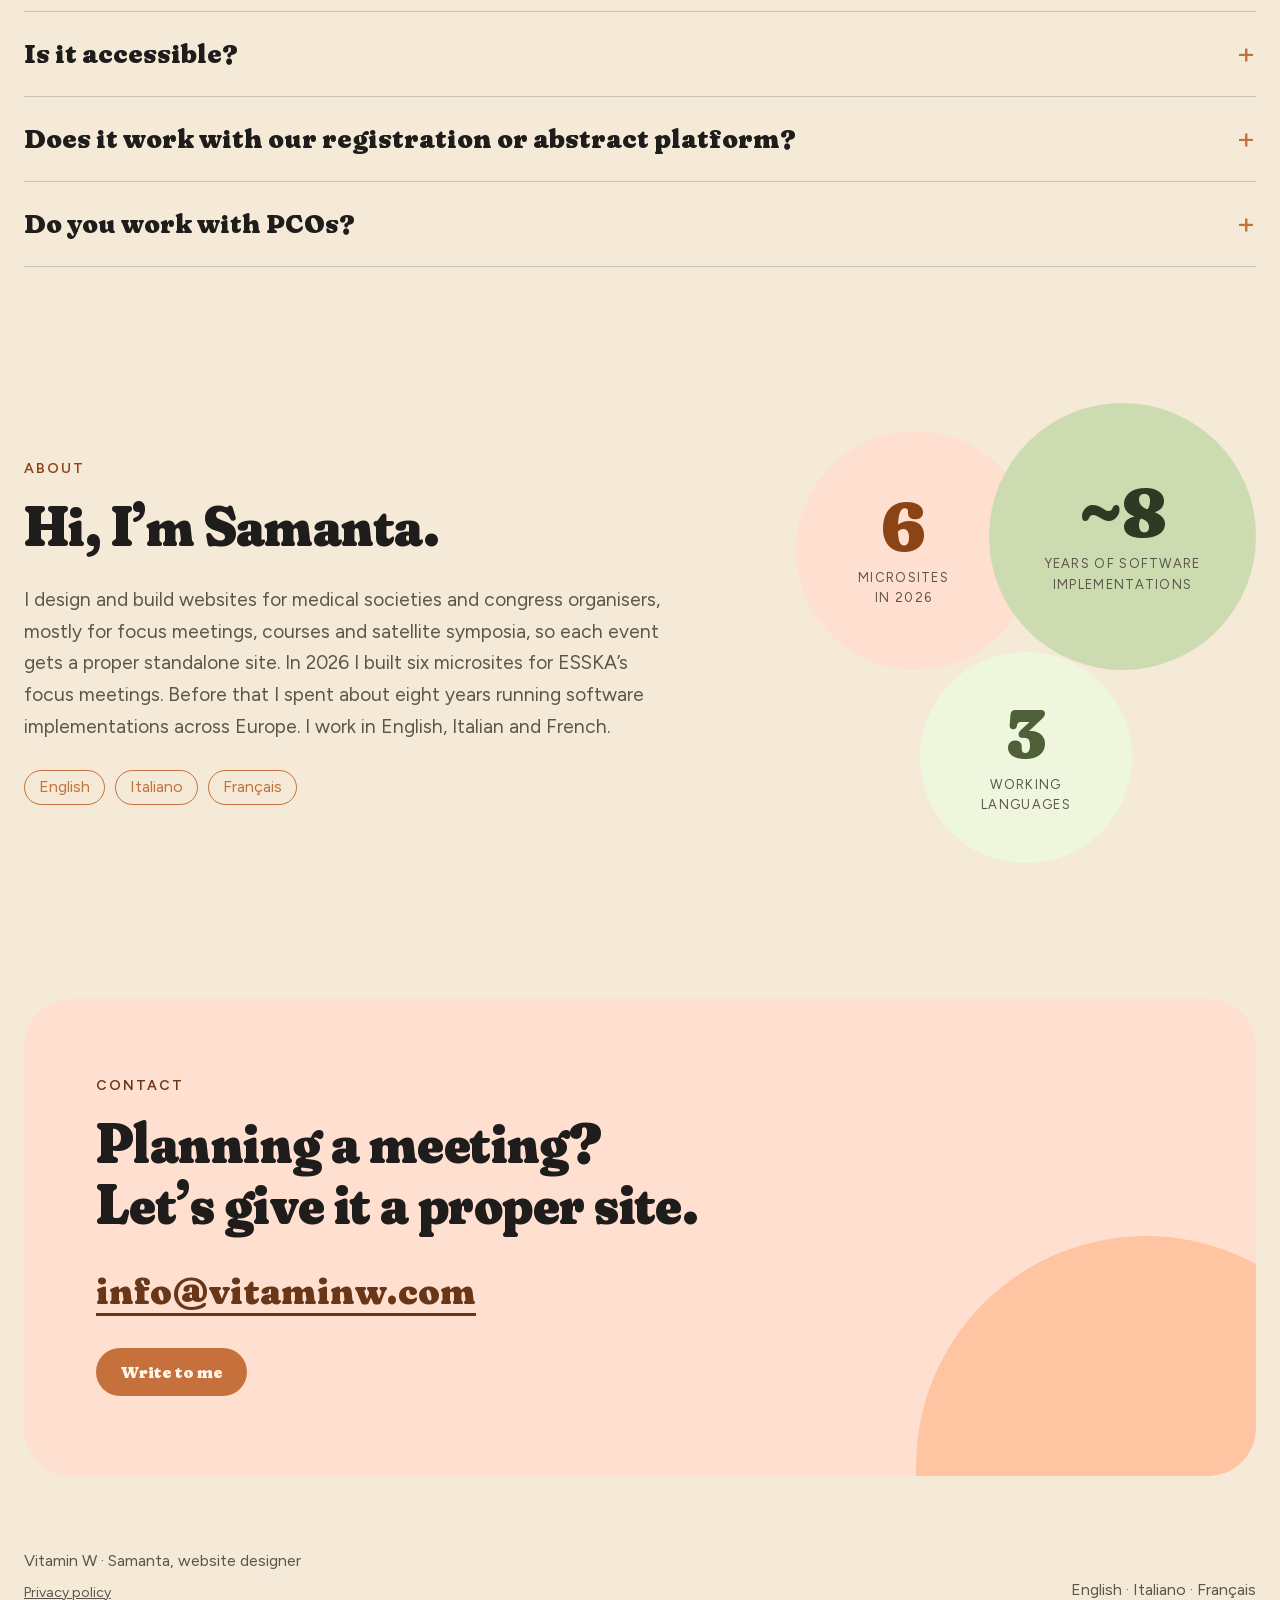
==== commit 0bc6952b: "Add process, pricing, FAQ and privacy page; self-host fonts - Case study: key numbers (sites, cities" ====
--- a/index.html
+++ b/index.html
@@ -5,9 +5,7 @@
 <meta name="viewport" content="width=device-width, initial-scale=1">
 <title>Vitamin W · Websites for medical society meetings</title>
 <meta name="description" content="Standalone websites for focus meetings, courses and satellite symposia.">
-<link rel="preconnect" href="https://fonts.googleapis.com">
-<link rel="preconnect" href="https://fonts.gstatic.com" crossorigin>
-<link href="https://fonts.googleapis.com/css2?family=Figtree:wght@400;500;600&family=Fraunces:opsz,wght,SOFT@9..144,800..900,100&display=swap" rel="stylesheet">
+<link rel="stylesheet" href="fonts/fonts.css">
 <style>
   :root {
     --cream: #f5e9d8;
@@ -163,6 +161,59 @@
   .card .dot { width: 22px; height: 22px; border-radius: 50%; background: var(--rust); margin-bottom: 24px; }
   .card h3 { font-size: 24px; margin-bottom: 14px; }
   .card p { margin: 0; color: var(--muted); font-size: 16px; }
+
+  /* Case study results + quote */
+  .results { display: grid; grid-template-columns: repeat(4, 1fr); gap: 24px; margin: 64px 0 0; padding-top: 40px; border-top: 1px solid #3a3632; }
+  .results dt { font: 600 13px/1.3 var(--body); letter-spacing: .12em; text-transform: uppercase; color: #a99e90; margin-bottom: 10px; }
+  .results dd { margin: 0; font: 900 clamp(32px, 3.6vw, 44px)/1 var(--display); font-variation-settings: "SOFT" 100; color: #f8ecd9; }
+  .quote { margin: 48px 0 0; padding-left: 28px; border-left: 3px solid #f0a66a; max-width: 820px; }
+  .quote p { margin: 0 0 14px; font: 900 clamp(20px, 2vw, 26px)/1.35 var(--display); font-variation-settings: "SOFT" 100; color: #f8ecd9; }
+  .quote cite { font-style: normal; font-size: 15px; color: #b8ad9f; }
+
+  /* Placeholders still to fill in: visible on purpose */
+  .todo { background: #fff1a8; color: #4a3b00; border-radius: 4px; padding: 0 4px; outline: 1px dashed #c9a400; }
+
+  /* How it works */
+  .steps { list-style: none; margin: 0; padding: 0; display: grid; grid-template-columns: repeat(4, 1fr); gap: 32px; }
+  .steps li { border-top: 2px solid var(--ink); padding-top: 22px; }
+  .steps .num { font: 900 18px/1 var(--display); color: var(--rust); display: block; margin-bottom: 18px; }
+  .steps h3 { font-size: 26px; margin-bottom: 12px; }
+  .steps p { margin: 0; color: var(--muted); font-size: 16px; }
+  .needs { margin-top: 56px; background: var(--sand); border-radius: var(--radius-l); padding: 40px 44px; display: grid; grid-template-columns: 1fr 2fr; gap: 24px 48px; }
+  .needs h3 { font-size: 26px; }
+  .needs ul { margin: 0; padding: 0; list-style: none; display: grid; grid-template-columns: 1fr 1fr; gap: 10px 32px; }
+  .needs li { padding-left: 24px; position: relative; color: var(--muted); font-size: 16px; }
+  .needs li::before { content: ""; position: absolute; left: 0; top: .6em; width: 10px; height: 10px; border-radius: 50%; background: var(--rust); }
+
+  /* Pricing */
+  .prices { display: grid; grid-template-columns: repeat(3, 1fr); gap: 20px; align-items: stretch; }
+  .price { border-radius: var(--radius-l); padding: 40px 36px; background: #fbf4ea; border: 1px solid #ead9c2; display: flex; flex-direction: column; }
+  .price.featured { background: var(--dark); color: #f5e9d8; border-color: var(--dark); }
+  .price h3 { font-size: 24px; margin-bottom: 8px; }
+  .price .for { margin: 0 0 24px; color: var(--muted); font-size: 16px; }
+  .price.featured .for { color: #c9bfb2; }
+  .price .amount { font: 900 clamp(34px, 3.4vw, 44px)/1 var(--display); font-variation-settings: "SOFT" 100; margin-bottom: 28px; }
+  .price .amount small { font: 500 15px/1 var(--body); color: var(--muted); margin-right: 6px; }
+  .price.featured .amount small { color: #c9bfb2; }
+  .price ul { margin: 0; padding: 0; list-style: none; display: grid; gap: 10px; font-size: 16px; }
+  .price li { padding-left: 26px; position: relative; }
+  .price li::before { content: "✓"; position: absolute; left: 0; color: var(--rust); font-weight: 600; }
+  .price.featured li::before { color: #f0a66a; }
+  .price-note { margin: 28px 0 0; color: var(--muted); font-size: 16px; }
+
+  /* FAQ */
+  .faq-list { border-top: 1px solid rgba(31, 29, 27, .2); }
+  .faq-list details { border-bottom: 1px solid rgba(31, 29, 27, .2); }
+  .faq-list summary {
+    list-style: none; cursor: pointer; display: flex; justify-content: space-between; align-items: center; gap: 24px;
+    padding: 26px 0; font: 900 clamp(20px, 2vw, 26px)/1.25 var(--display); font-variation-settings: "SOFT" 100;
+  }
+  .faq-list summary::-webkit-details-marker { display: none; }
+  .faq-list summary::after { content: "+"; font: 400 30px/1 var(--body); color: var(--rust); transition: transform .2s; }
+  .faq-list details[open] summary::after { transform: rotate(45deg); }
+  .faq-list summary:hover { color: var(--rust-deep); }
+  .faq-list details p { margin: 0 0 28px; max-width: 780px; color: var(--muted); }
+  .faq-list details.lead summary { color: var(--rust-deep); }
 
   /* About */
   .about-grid { display: grid; grid-template-columns: 1.2fr 1fr; gap: 64px; align-items: center; }
@@ -199,12 +250,15 @@
   }
   .contact-card .btn { display: flex; width: fit-content; }
 
-  footer { display: flex; justify-content: space-between; gap: 16px; flex-wrap: wrap; padding: 72px 0 56px; color: var(--muted); font-size: 16px; }
+  footer { display: flex; justify-content: space-between; align-items: flex-end; gap: 16px 32px; flex-wrap: wrap; padding: 72px 0 56px; color: var(--muted); font-size: 16px; }
+  footer .legal { font-size: 14px; margin-top: 6px; }
+  footer a { color: var(--muted); }
 
   /* Responsive */
   @media (max-width: 1100px) {
-    .cards { grid-template-columns: 1fr 1fr; }
+    .cards, .steps { grid-template-columns: 1fr 1fr; }
     .work-grid { grid-template-columns: 220px 1fr; gap: 40px; }
+    .prices { grid-template-columns: 1fr; max-width: 640px; }
     .project-head { flex-direction: column; align-items: flex-start; }
   }
   @media (max-width: 900px) {
@@ -214,6 +268,8 @@
     .bubbles { justify-self: center; }
     .case, .contact-card { padding: 48px 32px; border-radius: 36px; }
     .case-shots { margin-top: 48px; gap: 24px; }
+    .results { grid-template-columns: 1fr 1fr; }
+    .needs { grid-template-columns: 1fr; padding: 32px; }
 
     /* Index becomes a sticky row of names above the project */
     .work-grid { grid-template-columns: 1fr; gap: 28px; }
@@ -236,7 +292,9 @@
     .hero { padding-top: 72px; }
     .hero::before { width: 300px; height: 300px; top: -200px; right: -120px; }
     .case, .contact-card { padding: 40px 22px; border-radius: 28px; }
-    .case-shots, .project .pair, .cards { grid-template-columns: 1fr; }
+    .case-shots, .project .pair, .cards, .steps, .needs ul { grid-template-columns: 1fr; }
+    .needs { padding: 28px 22px; }
+    .price { padding: 32px 24px; }
     .frame { border-radius: 12px; }
     .frame-bar { height: 26px; }
     .frame-bar span { display: none; }
@@ -253,6 +311,7 @@
     <ul>
       <li><a href="#work">Work</a></li>
       <li><a href="#services">Services</a></li>
+      <li><a href="#pricing">Pricing</a></li>
       <li><a href="#about">About</a></li>
       <li><a class="btn" href="#contact">Get in touch</a></li>
     </ul>
@@ -296,6 +355,18 @@
         <p class="frame-caption">Every meeting in date order, each leading to its own site</p>
       </div>
     </div>
+    <dl class="results">
+      <div><dt>Meeting sites</dt><dd>6 + hub</dd></div>
+      <div><dt>Cities</dt><dd>6</dd></div>
+      <div><dt>Countries</dt><dd>5</dd></div>
+      <div><dt>Meetings run</dt><dd>Apr–Oct</dd></div>
+    </dl>
+    <!-- Add a client quote here when you have one:
+    <blockquote class="quote">
+      <p>Quote from your ESSKA contact</p>
+      <cite>Name, Role, ESSKA</cite>
+    </blockquote>
+    -->
   </article>
 
   <section id="work">
@@ -326,6 +397,115 @@
       <div class="card"><div class="dot" style="background:#b4602c"></div><h3>Development</h3><p>Responsive sites built and launched by me, with the countdowns, programmes and registration links an event needs.</p></div>
       <div class="card green"><div class="dot" style="background:#7c8a5c"></div><h3>Content structure</h3><p>Programme, faculty, venue and registration organised so delegates find what they came for in a click or two.</p></div>
       <div class="card green"><div class="dot" style="background:#4f5f37"></div><h3>Ongoing maintenance</h3><p>Updates right up to the meeting: confirmed faculty, programme changes, new deadlines and rates.</p></div>
+    </div>
+  </section>
+
+  <section id="process">
+    <div class="section-head">
+      <div>
+        <p class="eyebrow">How it works</p>
+        <h2>Four steps, one person</h2>
+      </div>
+      <p class="lede">A meeting site goes live a few weeks after the brief, then stays up to date until the last session.</p>
+    </div>
+    <ol class="steps">
+      <li><span class="num">01</span><h3>Brief</h3><p>A call with the society office or congress organiser: the meeting, the audience, the deadlines and what you already have.</p></li>
+      <li><span class="num">02</span><h3>Design</h3><p>A layout in the meeting’s own colours and imagery, reviewed and approved with you before anything is built.</p></li>
+      <li><span class="num">03</span><h3>Launch</h3><p>The site goes live with programme, faculty, venue and registration, ready to send to delegates.</p></li>
+      <li><span class="num">04</span><h3>Updates</h3><p>Faculty confirmations, programme changes, new deadlines and rates, published as they arrive until the meeting ends.</p></li>
+    </ol>
+    <div class="needs">
+      <h3>What I need from you</h3>
+      <ul>
+        <li>Meeting title, dates and venue</li>
+        <li>Logo and any society brand guidelines</li>
+        <li>Programme and faculty, even in draft</li>
+        <li>Your registration link or platform</li>
+        <li>Photos of the city or venue, if you have them</li>
+        <li>One contact person for approvals</li>
+      </ul>
+    </div>
+  </section>
+
+  <section id="pricing">
+    <div class="section-head">
+      <div>
+        <p class="eyebrow">Pricing</p>
+        <h2>A fixed price per meeting</h2>
+      </div>
+      <p class="lede">Agreed before work starts, so it fits a committee budget. No hourly billing and no surprises.</p>
+    </div>
+    <div class="prices">
+      <div class="price">
+        <h3>Meeting site</h3>
+        <p class="for">One focus meeting, course or symposium</p>
+        <div class="amount"><small>from</small>€3,500</div>
+        <ul>
+          <li>Design in the meeting’s own look</li>
+          <li>Programme, faculty, venue and registration pages</li>
+          <li>Countdown and key deadlines</li>
+          <li>Updates until the meeting ends</li>
+        </ul>
+      </div>
+      <div class="price featured">
+        <h3>Meeting series</h3>
+        <p class="for">Several meetings under one society</p>
+        <div class="amount"><small>from</small>€2,800<small style="margin:0 0 0 6px">per meeting</small></div>
+        <ul>
+          <li>A hub site that presents the whole series, from €2,500</li>
+          <li>One shared system, each meeting with its own colour</li>
+          <li>About 20% less per meeting than a single site</li>
+          <li>Updates across all sites until each meeting ends</li>
+        </ul>
+      </div>
+      <div class="price">
+        <h3>Extras</h3>
+        <p class="for">Added to any site</p>
+        <div class="amount"><small>from</small>€400</div>
+        <ul>
+          <li>Italian or French version, from €600</li>
+          <li>Skills lab, workshop or abstract pages</li>
+          <li>Keeping the site online after the meeting, from €150 a year</li>
+          <li>Changes after the meeting has ended</li>
+        </ul>
+      </div>
+    </div>
+    <p class="price-note">Prices exclude VAT. 50% at the start and 50% at launch; for a series, each meeting is invoiced separately.</p>
+  </section>
+
+  <section id="faq">
+    <div class="section-head">
+      <div>
+        <p class="eyebrow">Questions</p>
+        <h2>Before you ask</h2>
+      </div>
+      <p class="lede">What society offices and congress organisers usually want to know first.</p>
+    </div>
+    <div class="faq-list">
+      <details class="lead" open>
+        <summary>Couldn’t we just build it ourselves with AI?</summary>
+        <p>You can generate a good-looking page in an afternoon. The work on a meeting site is everything after that: getting dozens of faculty names, titles and affiliations right, publishing the programme change that arrives two days before the meeting, checking that registration links, deadlines and rates are correct, and having one person who answers for it when something is wrong. I use AI tools myself where they save time, which keeps the price down. What you pay for is accuracy, fast updates and someone responsible.</p>
+      </details>
+      <details>
+        <summary>Is it GDPR-compliant?</summary>
+        <p>The meeting site itself collects no personal data: registration and payments stay on your existing platform. Fonts are served from the site itself rather than from third parties, and each site has a privacy notice. If you want visitor statistics, they are set up without tracking cookies.</p>
+      </details>
+      <details>
+        <summary>Where is the site hosted, and who owns it?</summary>
+        <p>Hosting is agreed with you at the start: on your society’s own servers, or on hosting I set up and manage for you. Either way the domain and the content are yours, and you get a full copy of the site when the meeting is over.</p>
+      </details>
+      <details>
+        <summary>Is it accessible?</summary>
+        <p>Sites are built with readable contrast, keyboard navigation, text alternatives for images and layouts that work on phones, which is where most delegates check the programme.</p>
+      </details>
+      <details>
+        <summary>Does it work with our registration or abstract platform?</summary>
+        <p>Yes. The site links to or embeds the system you already use, whether that is your society’s own portal or one run by your congress organiser, so nothing changes for your team or your delegates.</p>
+      </details>
+      <details>
+        <summary>Do you work with PCOs?</summary>
+        <p>Yes. I can work directly for the society or alongside your professional congress organiser, with one point of contact for approvals.</p>
+      </details>
     </div>
   </section>
 
@@ -355,7 +535,10 @@
   </section>
 
   <footer>
-    <span>Vitamin W · Samanta, website designer</span>
+    <div>
+      <div>Vitamin W · Samanta, website designer</div>
+      <div class="legal"><a href="privacy.html">Privacy policy</a></div>
+    </div>
     <span>English · Italiano · Français</span>
   </footer>
 </div>
--- a/fonts/fonts.css
+++ b/fonts/fonts.css
@@ -0,0 +1,73 @@
+/* Self-hosted Figtree and Fraunces (SIL Open Font License), so no requests go to Google */
+/* Figtree latin-ext */
+@font-face {
+  font-family: 'Figtree';
+  font-style: normal;
+  font-weight: 400;
+  font-display: swap;
+  src: url(figtree-latin-ext-0.woff2) format('woff2');
+  unicode-range: U+0100-02BA, U+02BD-02C5, U+02C7-02CC, U+02CE-02D7, U+02DD-02FF, U+0304, U+0308, U+0329, U+1D00-1DBF, U+1E00-1E9F, U+1EF2-1EFF, U+2020, U+20A0-20AB, U+20AD-20C4, U+2113, U+2C60-2C7F, U+A720-A7FF;
+}
+/* Figtree latin */
+@font-face {
+  font-family: 'Figtree';
+  font-style: normal;
+  font-weight: 400;
+  font-display: swap;
+  src: url(figtree-latin-1.woff2) format('woff2');
+  unicode-range: U+0000-00FF, U+0131, U+0152-0153, U+02BB-02BC, U+02C6, U+02DA, U+02DC, U+0304, U+0308, U+0329, U+2000-206F, U+20AC, U+2122, U+2191, U+2193, U+2212, U+2215, U+FEFF, U+FFFD;
+}
+/* Figtree latin-ext */
+@font-face {
+  font-family: 'Figtree';
+  font-style: normal;
+  font-weight: 500;
+  font-display: swap;
+  src: url(figtree-latin-ext-0.woff2) format('woff2');
+  unicode-range: U+0100-02BA, U+02BD-02C5, U+02C7-02CC, U+02CE-02D7, U+02DD-02FF, U+0304, U+0308, U+0329, U+1D00-1DBF, U+1E00-1E9F, U+1EF2-1EFF, U+2020, U+20A0-20AB, U+20AD-20C4, U+2113, U+2C60-2C7F, U+A720-A7FF;
+}
+/* Figtree latin */
+@font-face {
+  font-family: 'Figtree';
+  font-style: normal;
+  font-weight: 500;
+  font-display: swap;
+  src: url(figtree-latin-1.woff2) format('woff2');
+  unicode-range: U+0000-00FF, U+0131, U+0152-0153, U+02BB-02BC, U+02C6, U+02DA, U+02DC, U+0304, U+0308, U+0329, U+2000-206F, U+20AC, U+2122, U+2191, U+2193, U+2212, U+2215, U+FEFF, U+FFFD;
+}
+/* Figtree latin-ext */
+@font-face {
+  font-family: 'Figtree';
+  font-style: normal;
+  font-weight: 600;
+  font-display: swap;
+  src: url(figtree-latin-ext-0.woff2) format('woff2');
+  unicode-range: U+0100-02BA, U+02BD-02C5, U+02C7-02CC, U+02CE-02D7, U+02DD-02FF, U+0304, U+0308, U+0329, U+1D00-1DBF, U+1E00-1E9F, U+1EF2-1EFF, U+2020, U+20A0-20AB, U+20AD-20C4, U+2113, U+2C60-2C7F, U+A720-A7FF;
+}
+/* Figtree latin */
+@font-face {
+  font-family: 'Figtree';
+  font-style: normal;
+  font-weight: 600;
+  font-display: swap;
+  src: url(figtree-latin-1.woff2) format('woff2');
+  unicode-range: U+0000-00FF, U+0131, U+0152-0153, U+02BB-02BC, U+02C6, U+02DA, U+02DC, U+0304, U+0308, U+0329, U+2000-206F, U+20AC, U+2122, U+2191, U+2193, U+2212, U+2215, U+FEFF, U+FFFD;
+}
+/* Fraunces latin-ext */
+@font-face {
+  font-family: 'Fraunces';
+  font-style: normal;
+  font-weight: 800 900;
+  font-display: swap;
+  src: url(fraunces-latin-ext-2.woff2) format('woff2');
+  unicode-range: U+0100-02BA, U+02BD-02C5, U+02C7-02CC, U+02CE-02D7, U+02DD-02FF, U+0304, U+0308, U+0329, U+1D00-1DBF, U+1E00-1E9F, U+1EF2-1EFF, U+2020, U+20A0-20AB, U+20AD-20C4, U+2113, U+2C60-2C7F, U+A720-A7FF;
+}
+/* Fraunces latin */
+@font-face {
+  font-family: 'Fraunces';
+  font-style: normal;
+  font-weight: 800 900;
+  font-display: swap;
+  src: url(fraunces-latin-3.woff2) format('woff2');
+  unicode-range: U+0000-00FF, U+0131, U+0152-0153, U+02BB-02BC, U+02C6, U+02DA, U+02DC, U+0304, U+0308, U+0329, U+2000-206F, U+20AC, U+2122, U+2191, U+2193, U+2212, U+2215, U+FEFF, U+FFFD;
+}
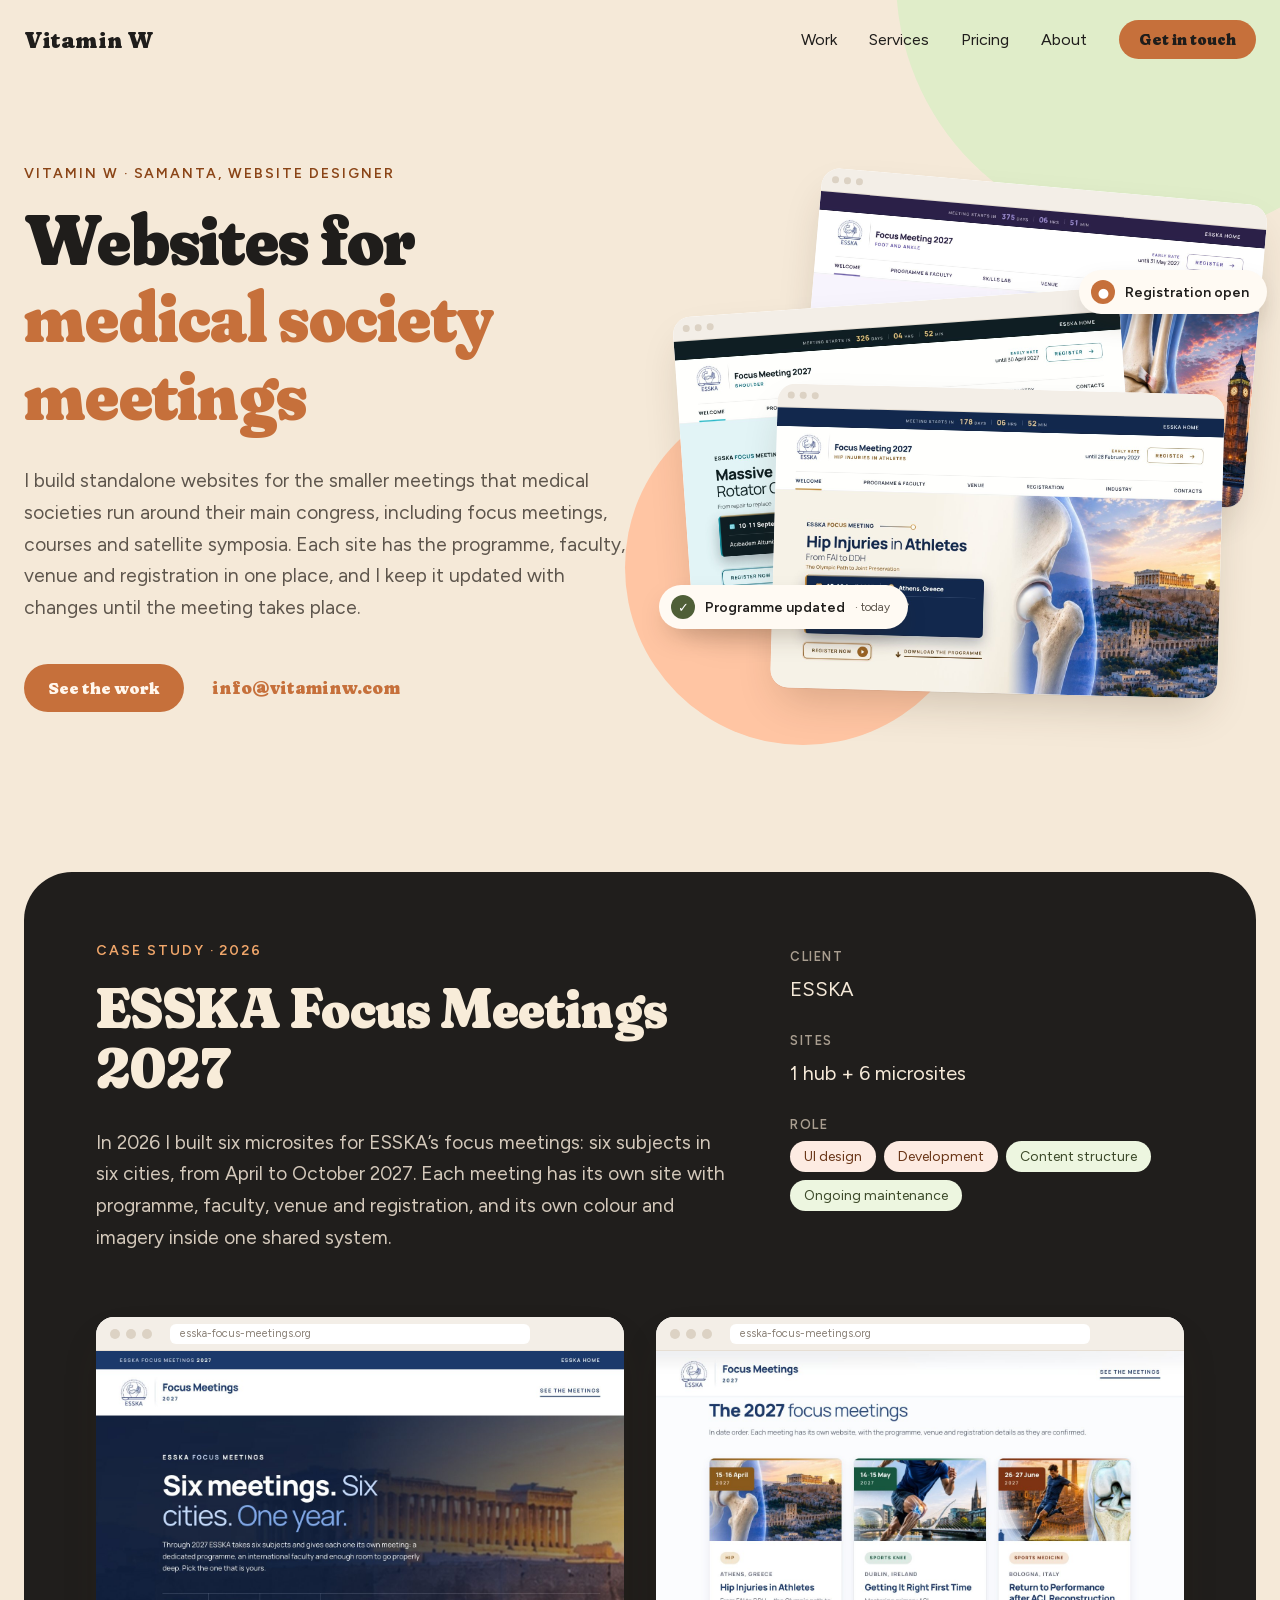
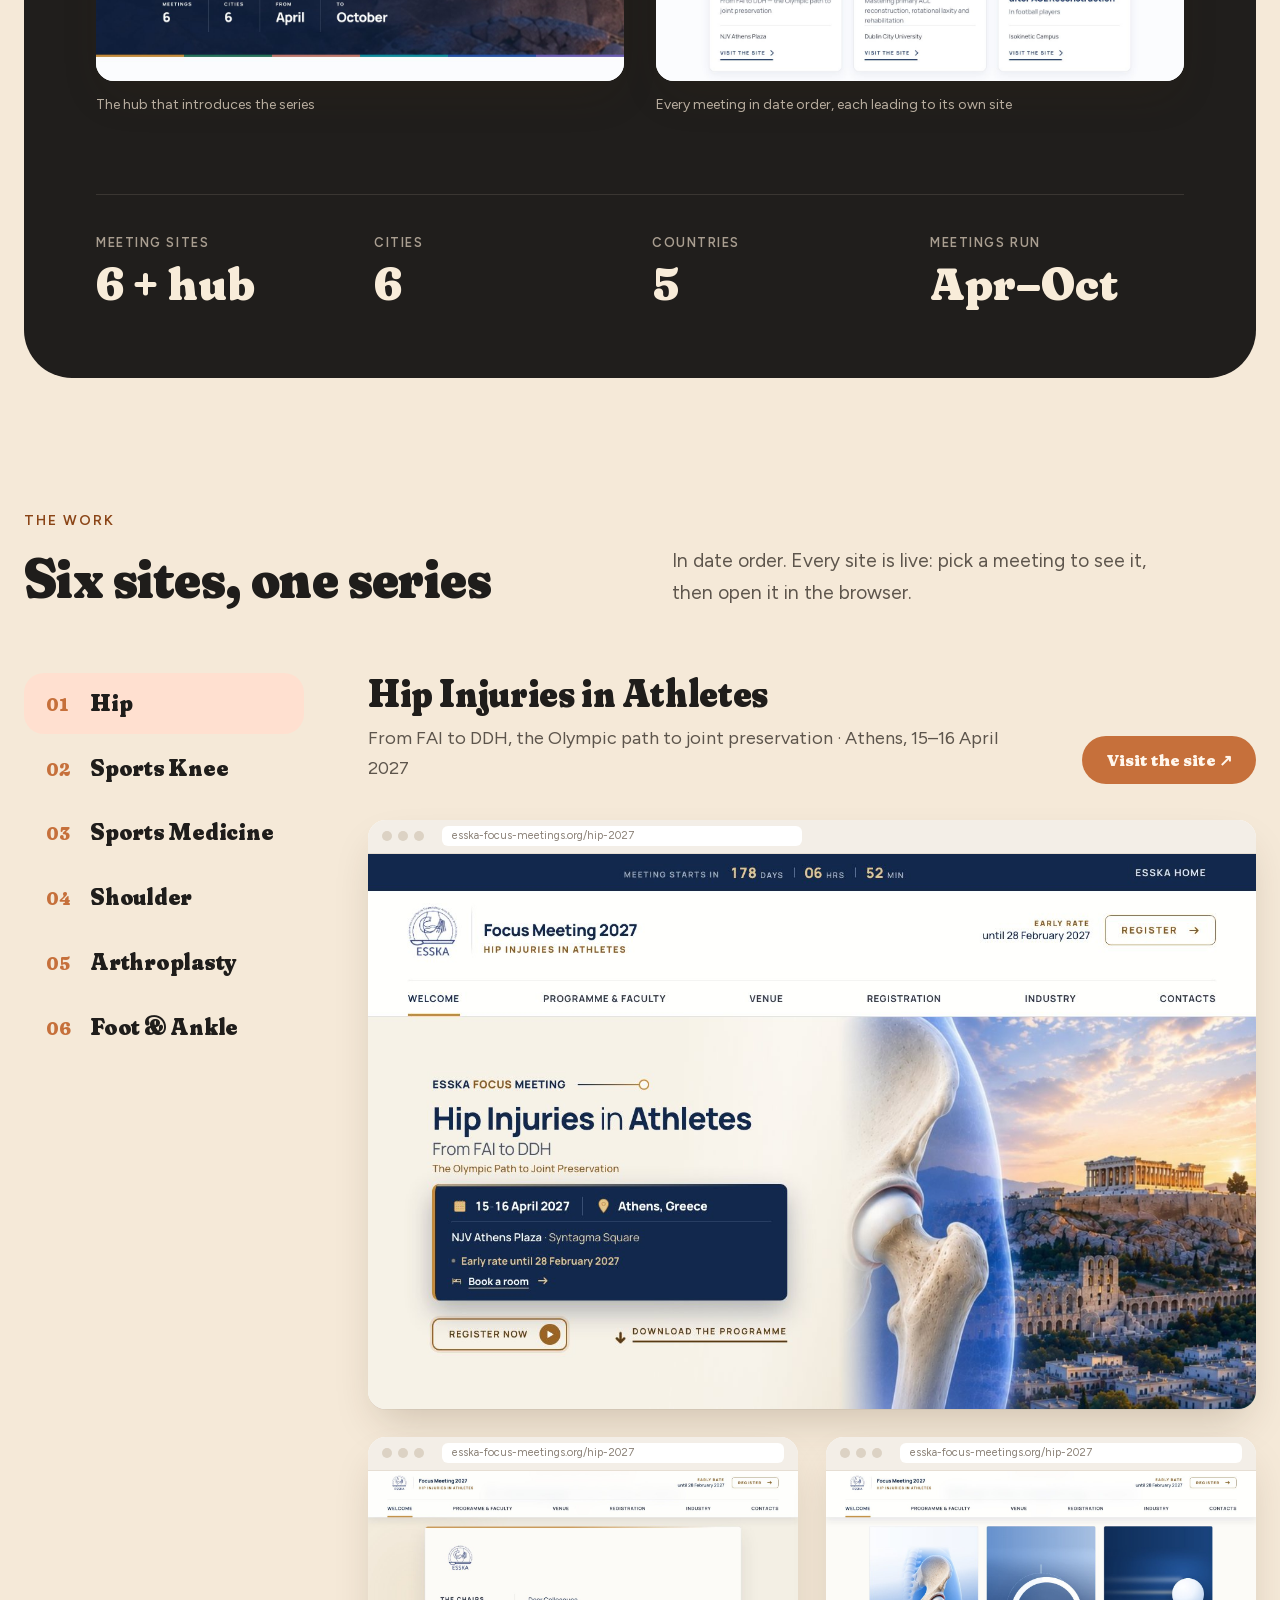
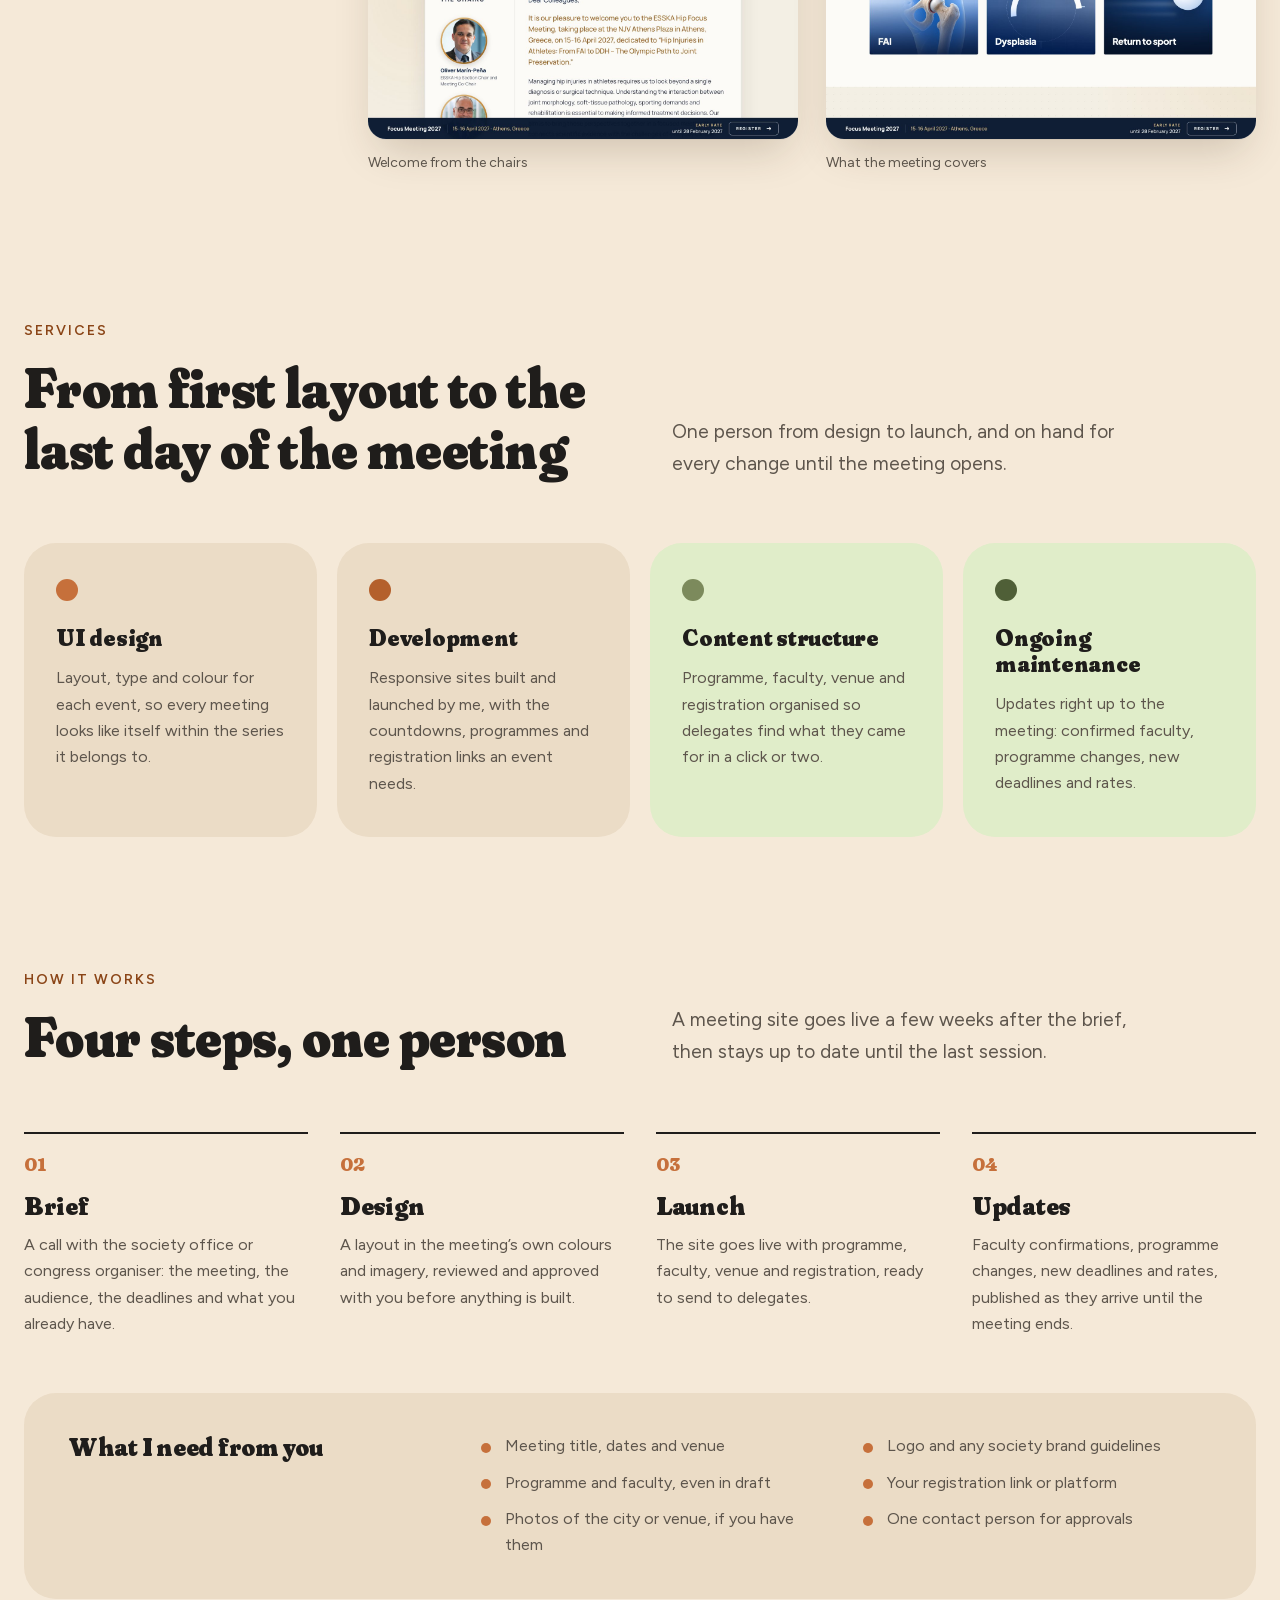
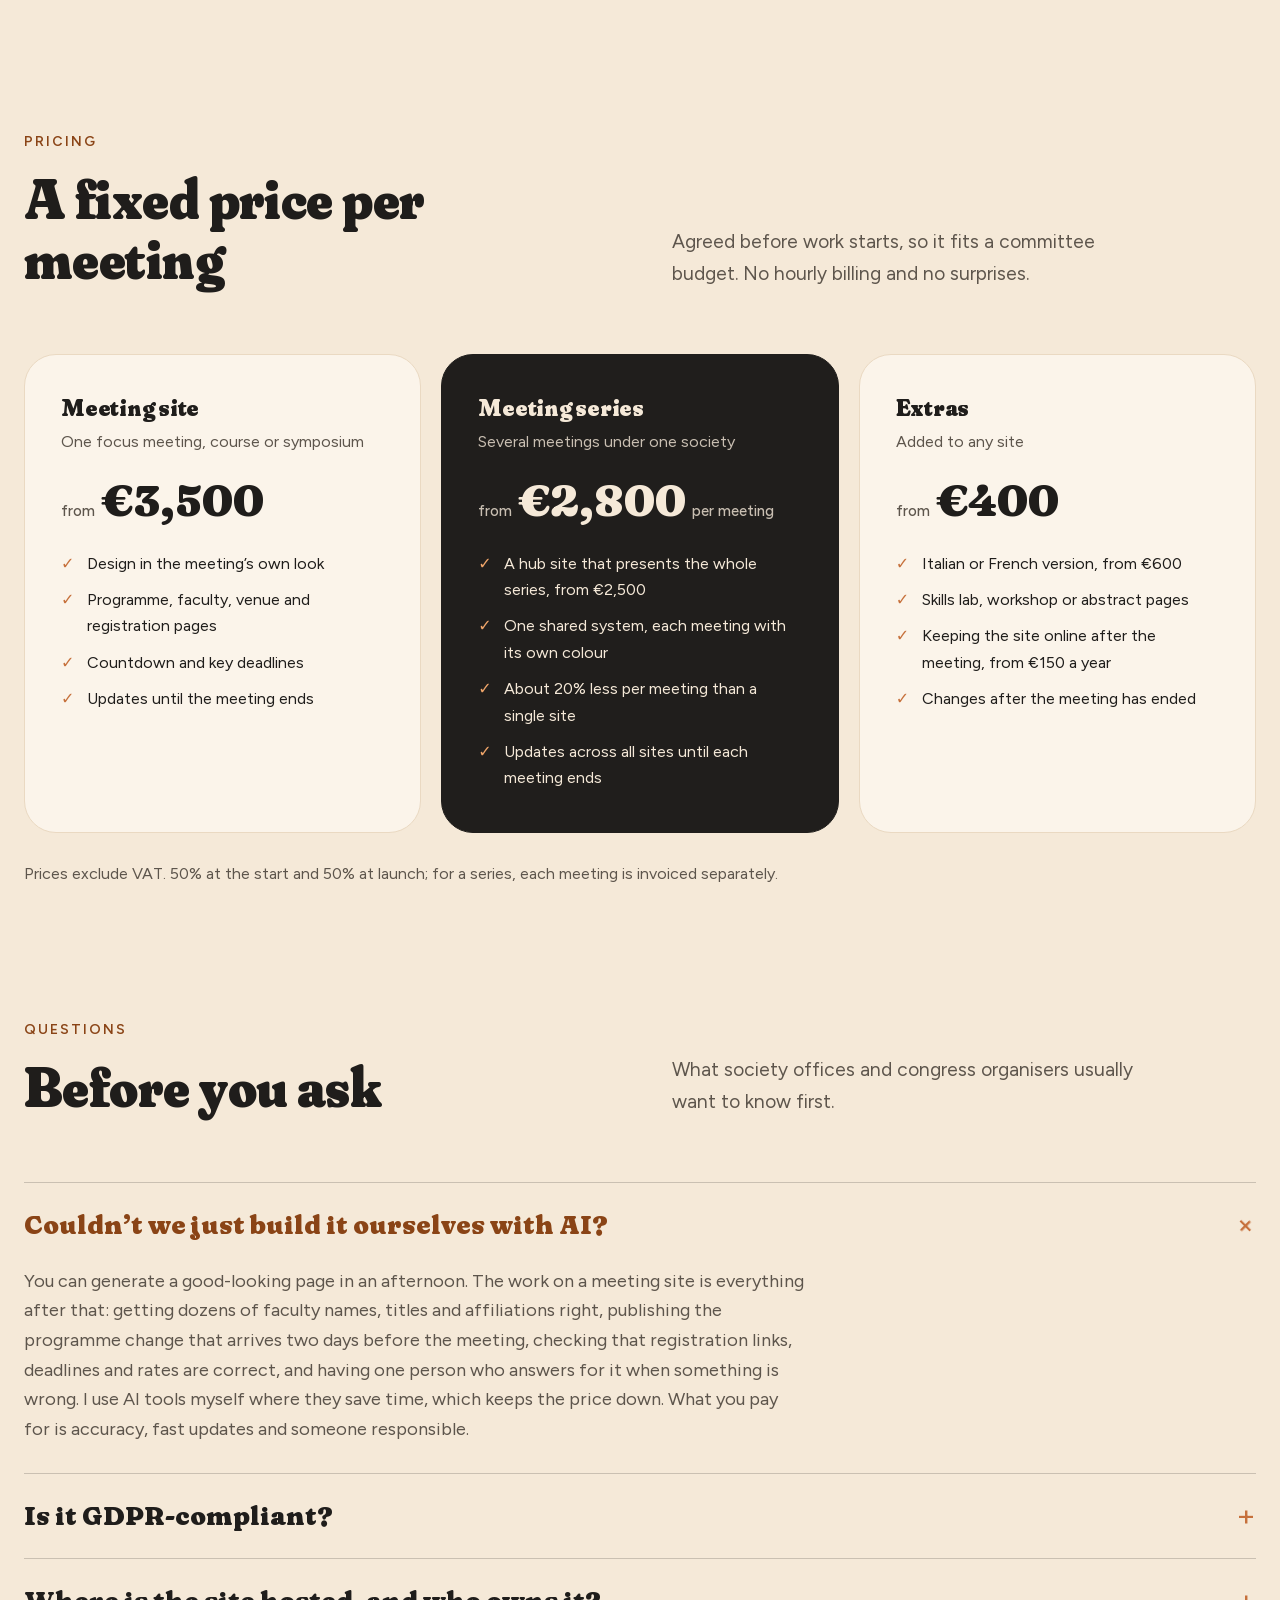
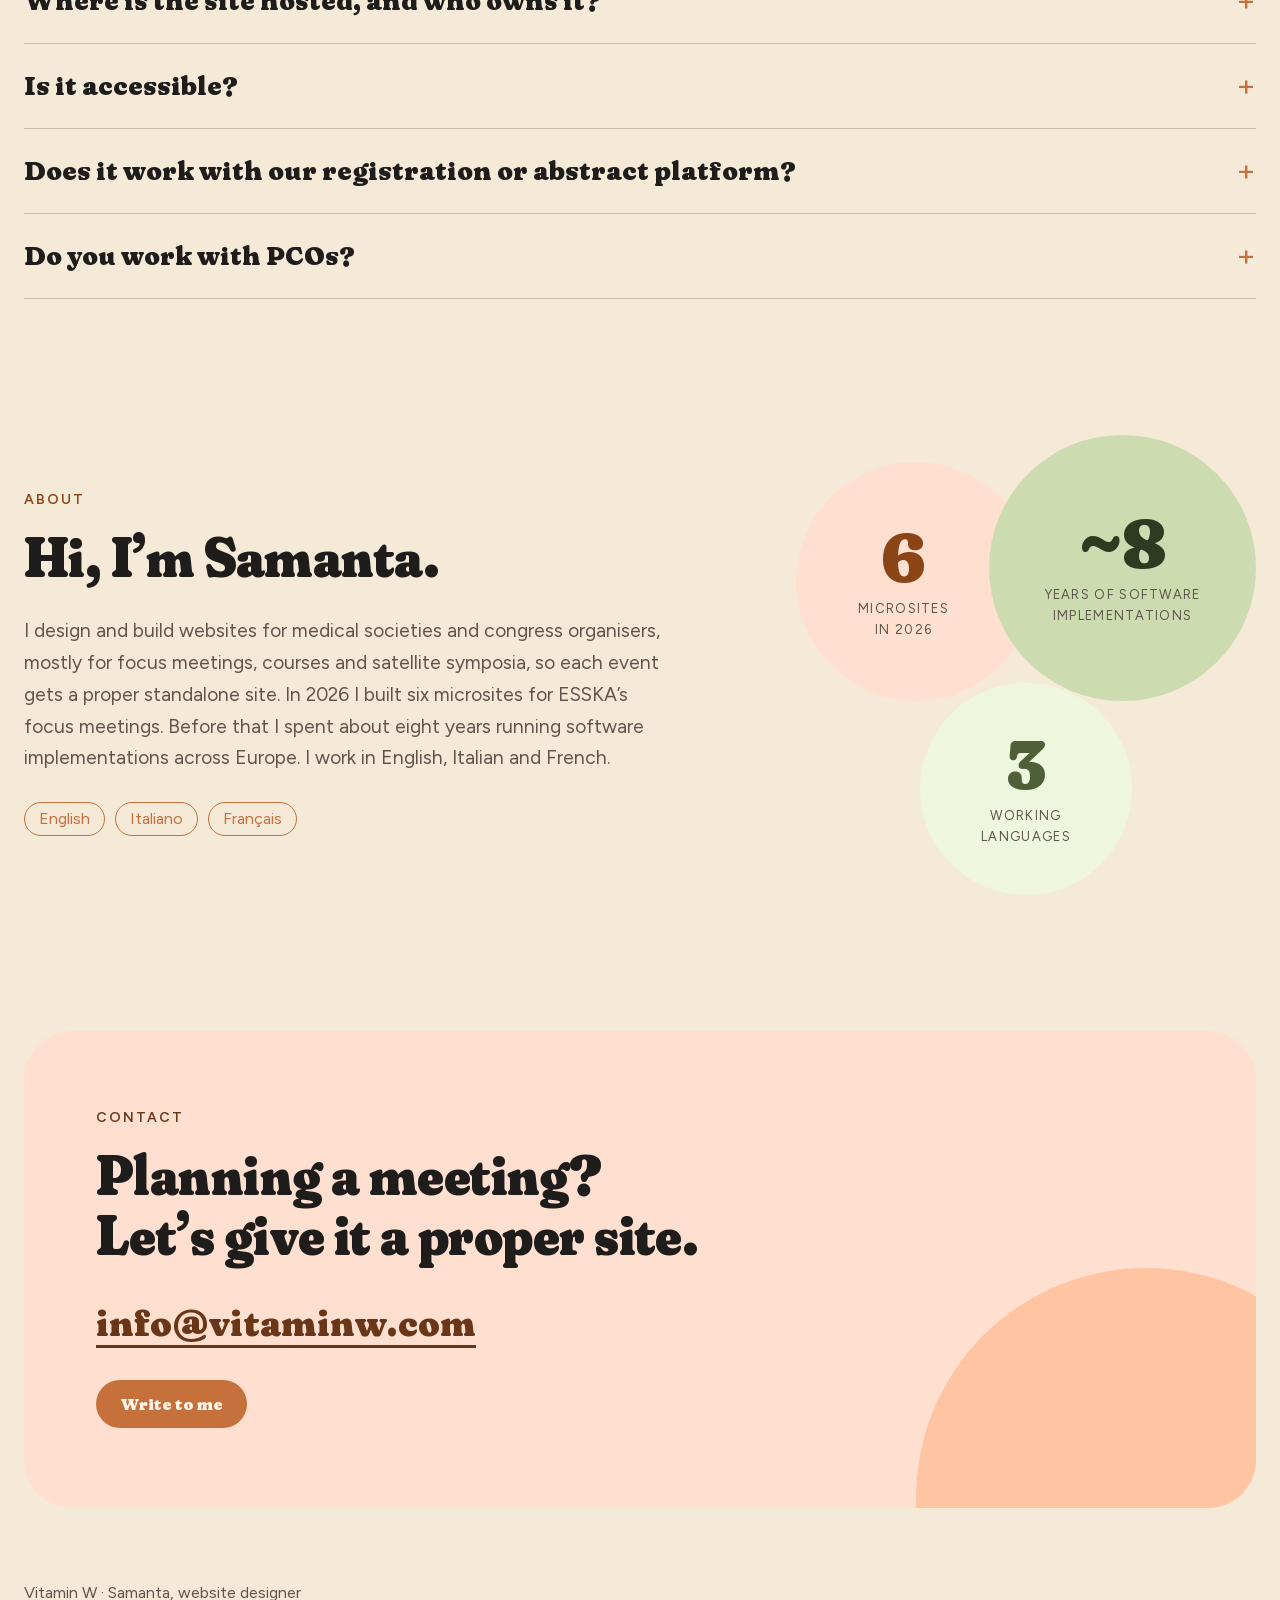
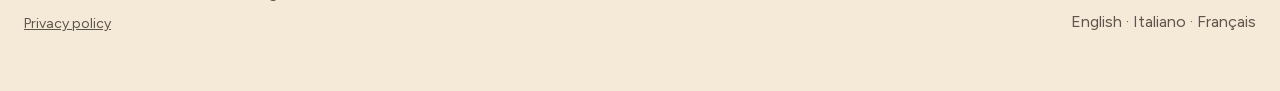
==== commit b86d15fd: "Add meeting-sites graphic to the hero Two-column hero with a fanned stack of three live meeting site" ====
--- a/index.html
+++ b/index.html
@@ -106,17 +106,49 @@
   .nav .btn { padding: 12px 20px; font-size: 15px; color: var(--ink); }
 
   /* Hero */
-  .hero { position: relative; padding: 112px 0 24px; }
+  .hero {
+    position: relative; padding: 88px 0 24px;
+    display: grid; grid-template-columns: minmax(0, 1.05fr) minmax(0, 1fr); gap: 56px; align-items: center;
+  }
   .hero::before {
     content: ""; position: absolute; z-index: -1; width: 520px; height: 520px; border-radius: 50%;
     background: var(--mint); top: -360px; right: -160px;
   }
-  .hero h1 { font-size: clamp(46px, 7.4vw, 100px); max-width: 1000px; margin-bottom: 36px; }
+  .hero h1 { font-size: clamp(44px, 5.6vw, 82px); margin-bottom: 32px; }
   .hero h1 em { font-style: normal; color: var(--rust); }
   .hero .lede { max-width: 760px; }
   .hero .actions { display: flex; align-items: center; gap: 28px; flex-wrap: wrap; margin-top: 40px; }
   .mail-link { font: 900 17px/1 var(--display); font-variation-settings: "SOFT" 100; color: var(--rust); text-decoration: none; }
   .mail-link:hover { text-decoration: underline; }
+
+  /* Hero graphic: a fanned stack of real meeting sites */
+  .hero-art { position: relative; aspect-ratio: 1 / 0.92; }
+  .hero-art::before {
+    content: ""; position: absolute; width: 62%; aspect-ratio: 1; left: -10%; bottom: -8%; border-radius: 50%;
+    background: var(--peach-strong); z-index: 0;
+  }
+  .hero-art .frame { position: absolute; width: 78%; z-index: 1; }
+  .hero-art .frame-bar { height: 24px; padding: 0 10px; gap: 5px; }
+  .hero-art .frame-bar i { width: 7px; height: 7px; }
+  .hero-art .frame-bar span { display: none; }
+  .hero-art .f1 { top: 2%; right: 0; transform: rotate(5deg); }
+  .hero-art .f2 { top: 24%; left: 0; transform: rotate(-4deg); z-index: 2; }
+  .hero-art .f3 { bottom: 2%; right: 6%; transform: rotate(1.5deg); z-index: 3; }
+  .chip {
+    position: absolute; z-index: 4; display: flex; align-items: center; gap: 10px;
+    background: #fffaf3; border-radius: 999px; padding: 10px 18px 10px 12px;
+    font-size: 14px; font-weight: 600; white-space: nowrap;
+    box-shadow: 0 12px 28px -10px rgba(60, 40, 20, .35);
+    animation: bob 6s ease-in-out infinite;
+  }
+  .chip i { width: 24px; height: 24px; border-radius: 50%; display: grid; place-items: center; font-style: normal; font-size: 13px; color: #fff; }
+  .chip small { font-weight: 400; color: var(--muted); }
+  .chip.c1 { left: -4%; bottom: 14%; }
+  .chip.c1 i { background: var(--moss); }
+  .chip.c2 { right: -2%; top: 18%; animation-delay: -3s; }
+  .chip.c2 i { background: var(--rust); }
+  @keyframes bob { 50% { transform: translateY(-8px); } }
+  @media (prefers-reduced-motion: reduce) { .chip { animation: none; } }
 
   /* Case study */
   .case { background: var(--dark); color: #f5e9d8; border-radius: var(--radius-xl); padding: 72px; margin-top: var(--section); }
@@ -255,6 +287,10 @@
   footer a { color: var(--muted); }
 
   /* Responsive */
+  @media (max-width: 1000px) {
+    .hero { grid-template-columns: 1fr; gap: 48px; }
+    .hero-art { width: min(560px, 100%); justify-self: center; }
+  }
   @media (max-width: 1100px) {
     .cards, .steps { grid-template-columns: 1fr 1fr; }
     .work-grid { grid-template-columns: 220px 1fr; gap: 40px; }
@@ -291,6 +327,10 @@
     .nav ul li:not(:last-child) { display: none; }
     .hero { padding-top: 72px; }
     .hero::before { width: 300px; height: 300px; top: -200px; right: -120px; }
+    .chip { font-size: 12px; padding: 8px 14px 8px 10px; }
+    .chip small { display: none; }
+    .chip.c1 { left: 0; }
+    .chip.c2 { right: 0; }
     .case, .contact-card { padding: 40px 22px; border-radius: 28px; }
     .case-shots, .project .pair, .cards, .steps, .needs ul { grid-template-columns: 1fr; }
     .needs { padding: 28px 22px; }
@@ -318,12 +358,21 @@
   </nav>
 
   <header class="hero" id="top">
+    <div>
     <p class="eyebrow">Vitamin W · Samanta, website designer</p>
     <h1>Websites for <em>medical society meetings</em></h1>
     <p class="lede">I build standalone websites for the smaller meetings that medical societies run around their main congress, including focus meetings, courses and satellite symposia. Each site has the programme, faculty, venue and registration in one place, and I keep it updated with changes until the meeting takes place.</p>
     <div class="actions">
       <a class="btn" href="#work">See the work</a>
       <a class="mail-link" href="mailto:info@vitaminw.com">info@vitaminw.com</a>
+    </div>
+    </div>
+    <div class="hero-art" aria-hidden="true">
+      <figure class="frame f1"><div class="frame-bar"><i></i><i></i><i></i><span></span></div><img src="work/foot-ankle-hero.jpg" alt="" width="1440" height="900"></figure>
+      <figure class="frame f2"><div class="frame-bar"><i></i><i></i><i></i><span></span></div><img src="work/shoulder-hero.jpg" alt="" width="1440" height="900"></figure>
+      <figure class="frame f3"><div class="frame-bar"><i></i><i></i><i></i><span></span></div><img src="work/hip-hero.jpg" alt="" width="1440" height="900"></figure>
+      <div class="chip c1"><i>✓</i>Programme updated <small>· today</small></div>
+      <div class="chip c2"><i>●</i>Registration open</div>
     </div>
   </header>
 
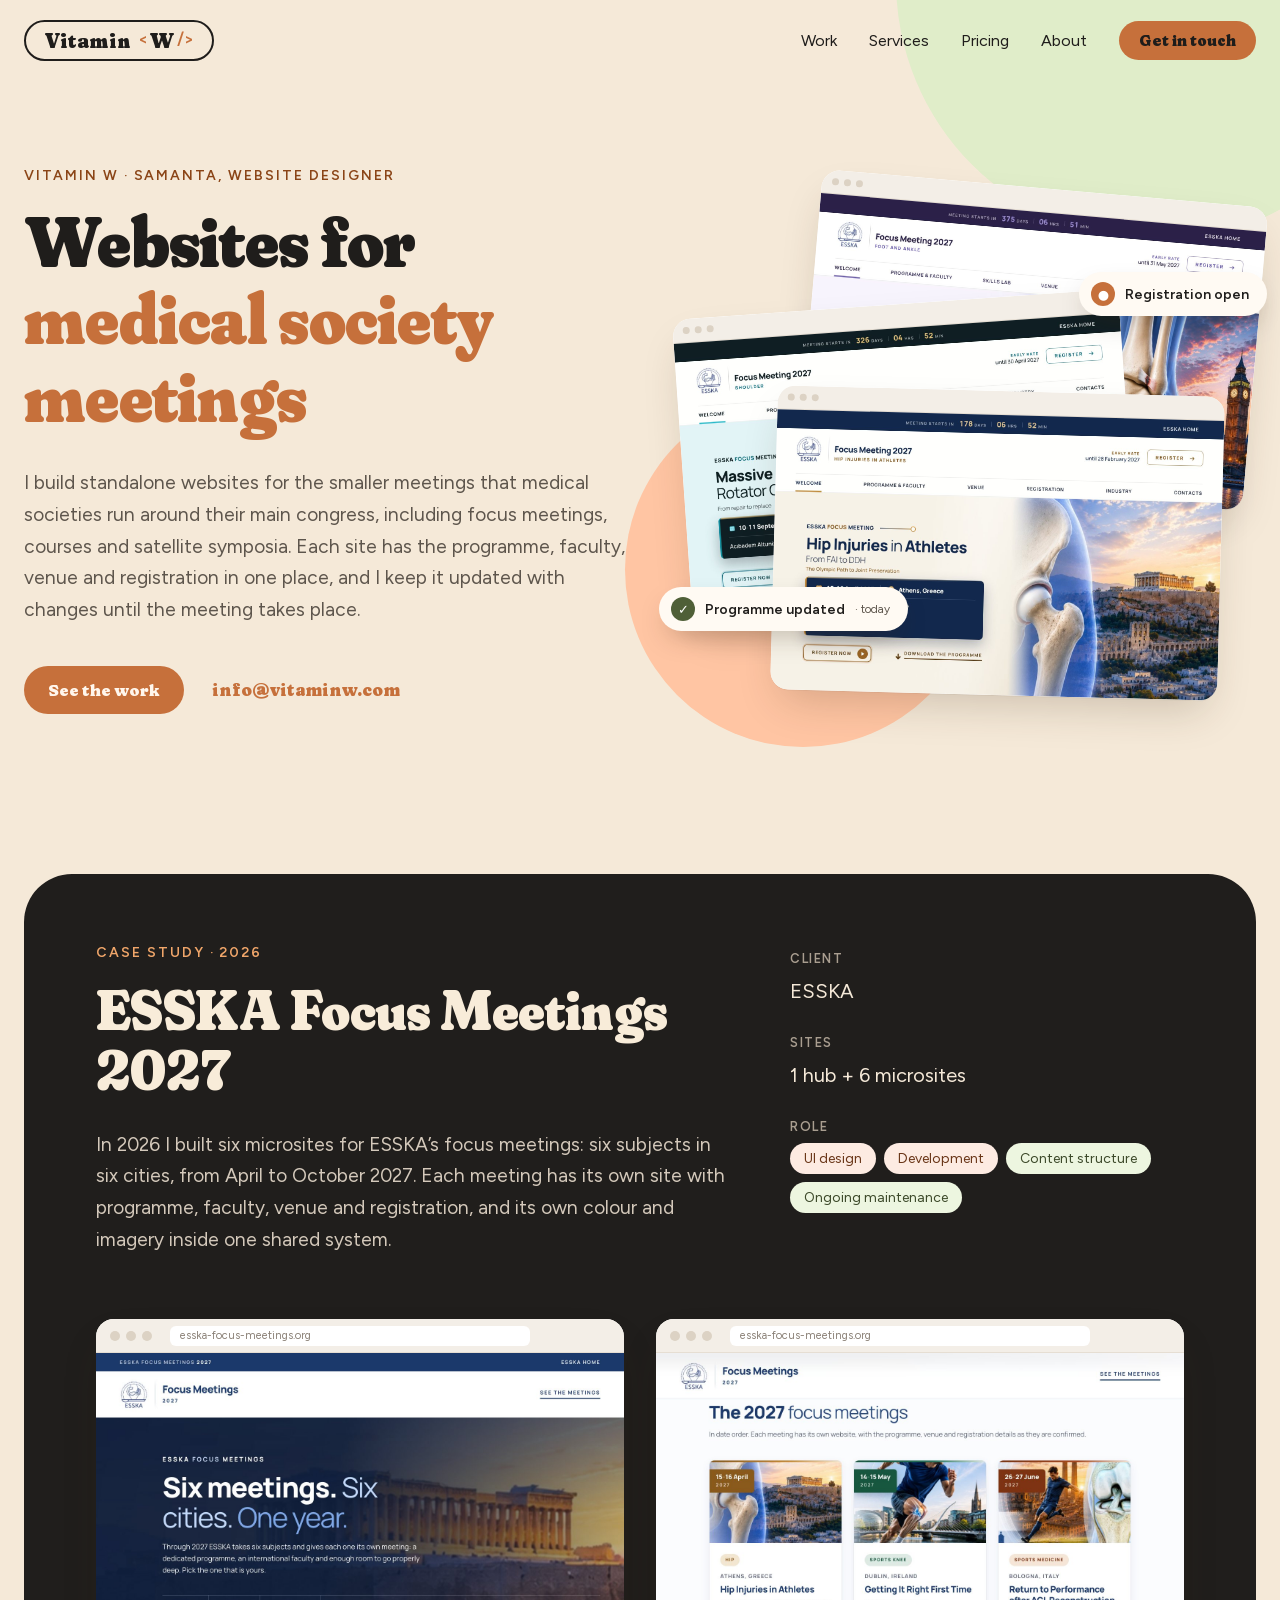
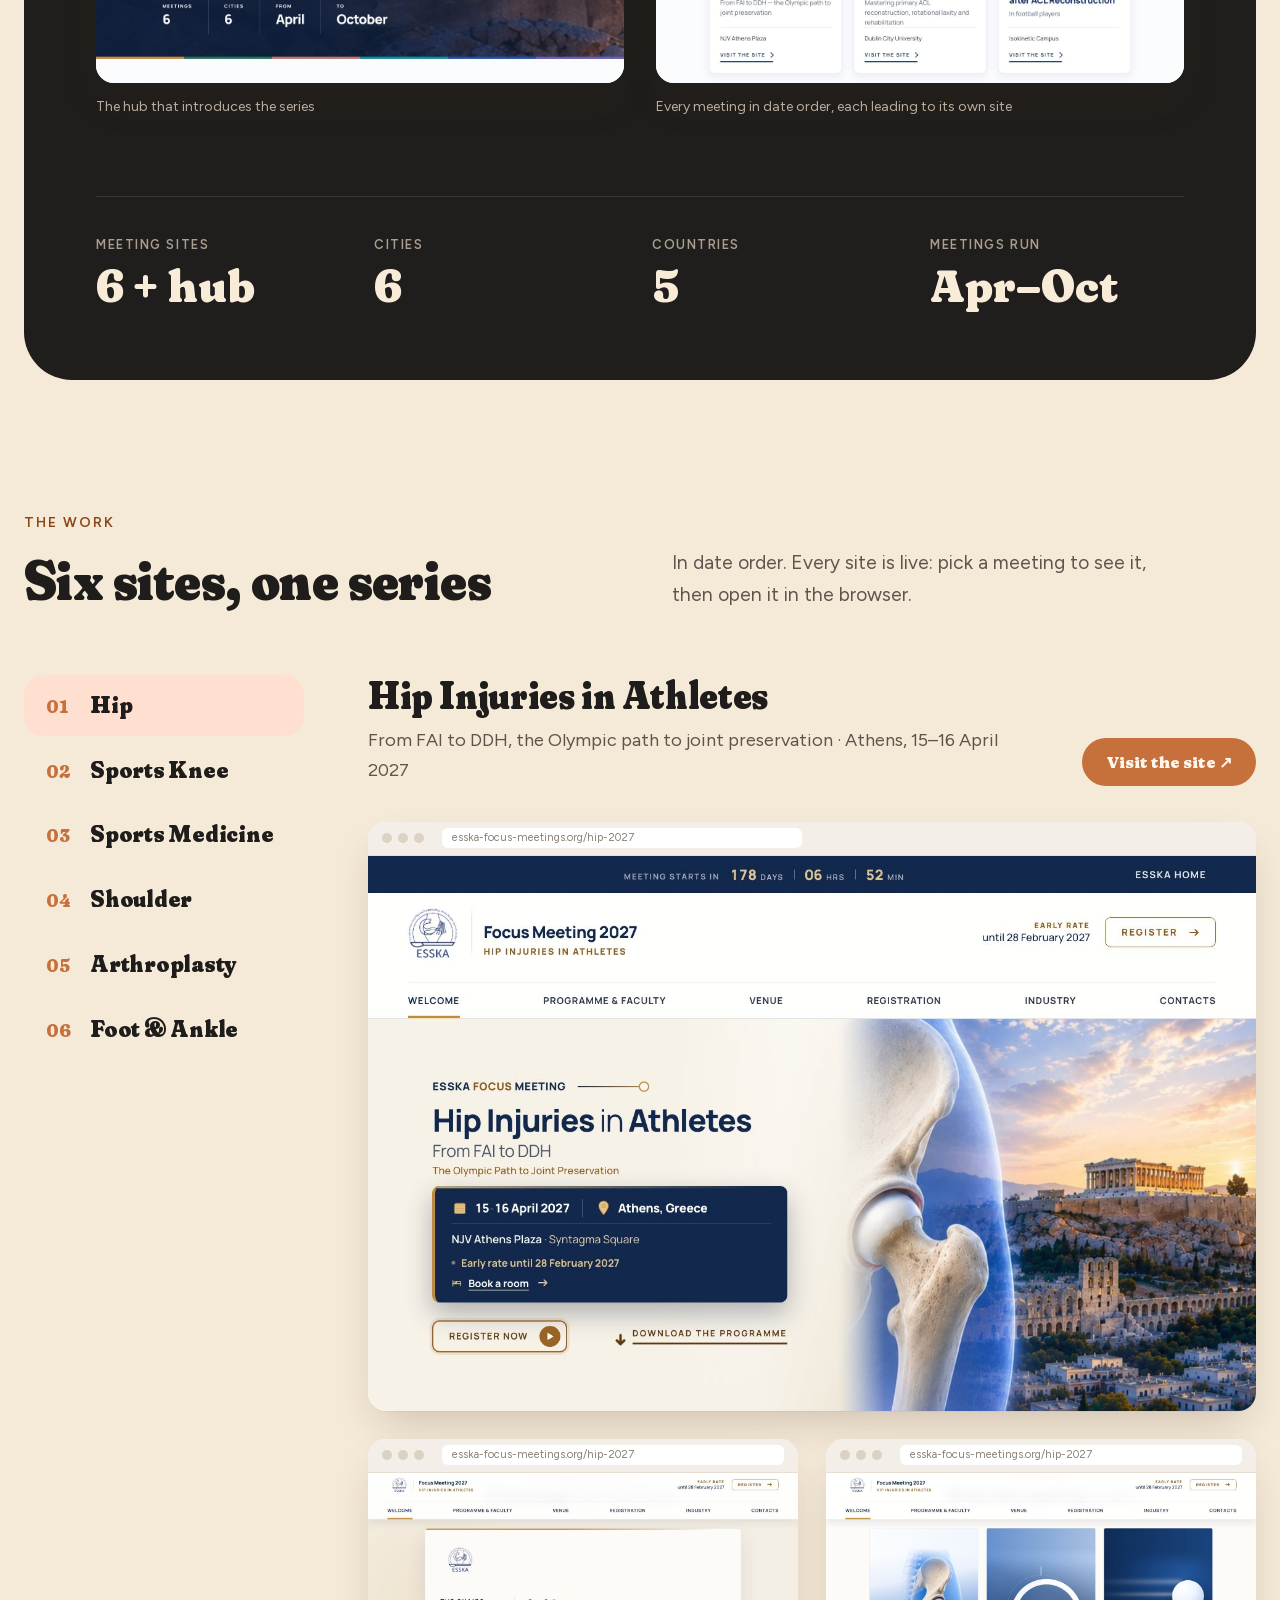
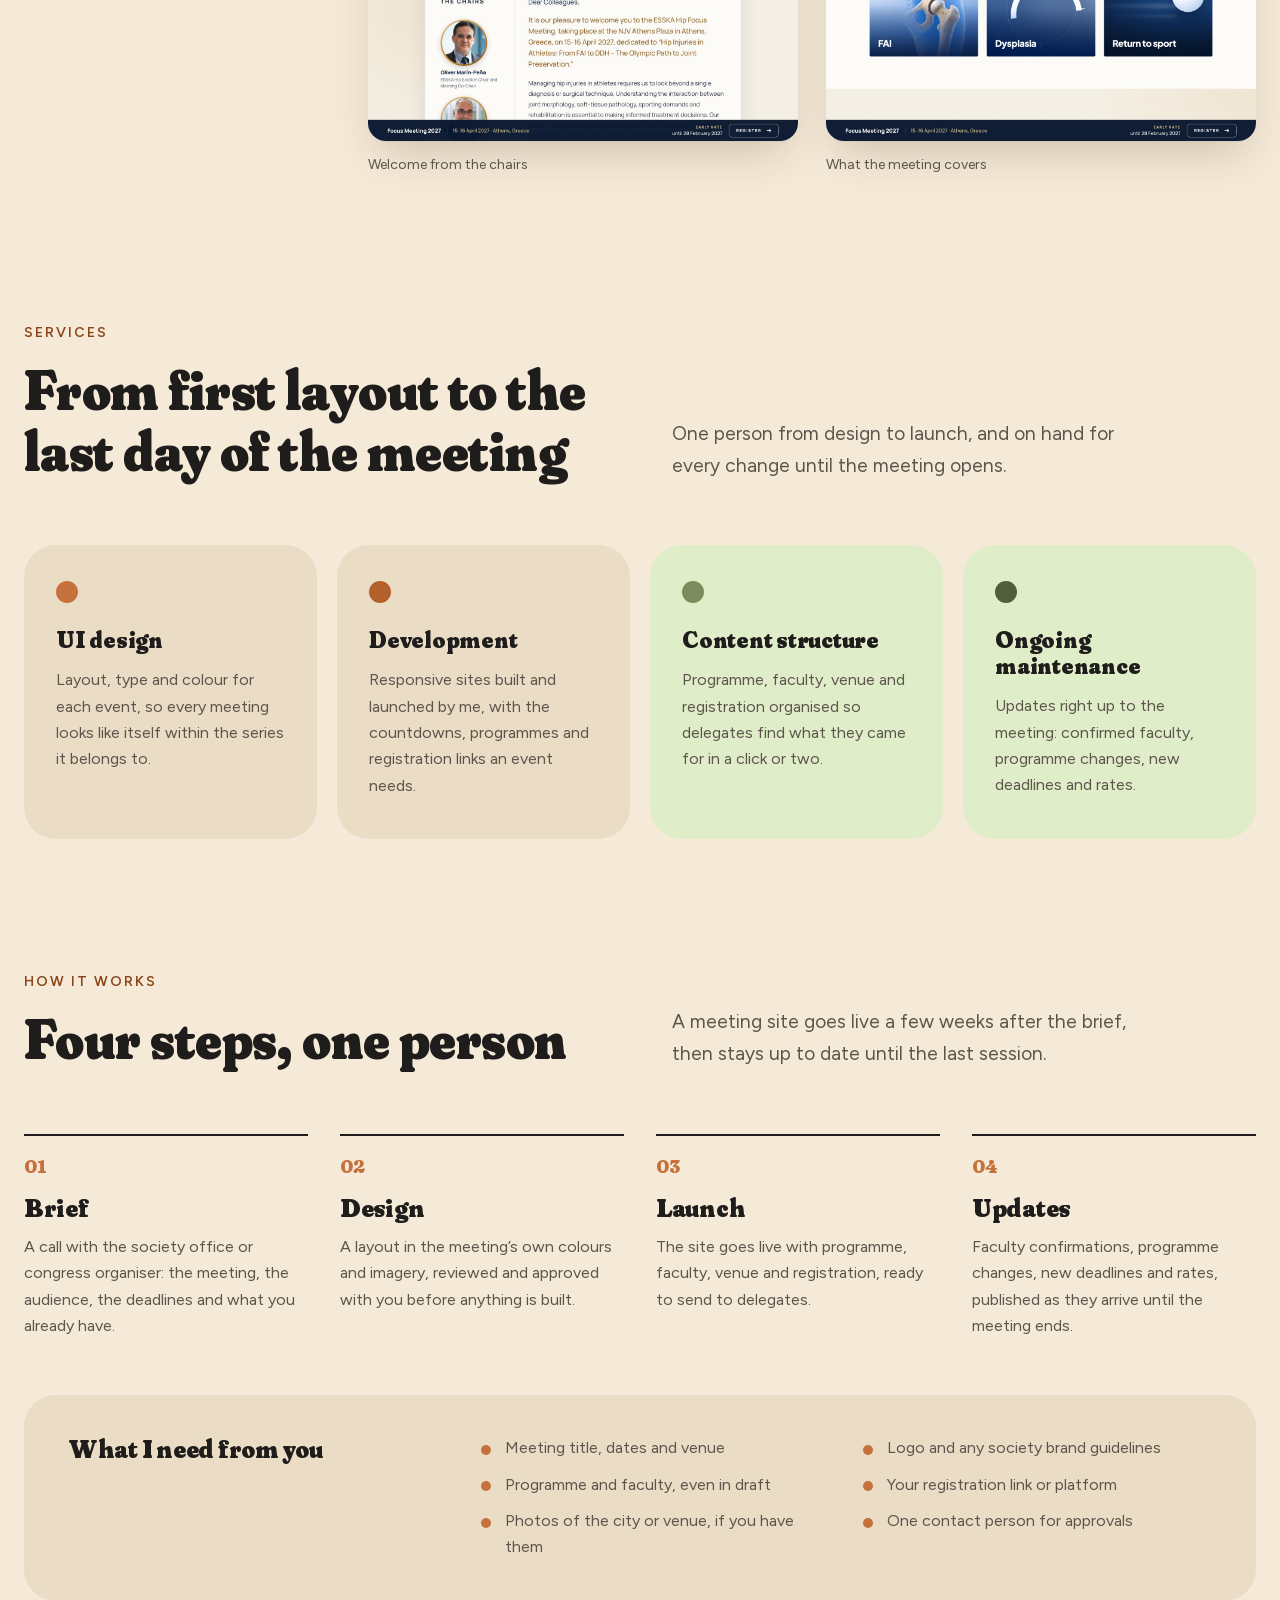
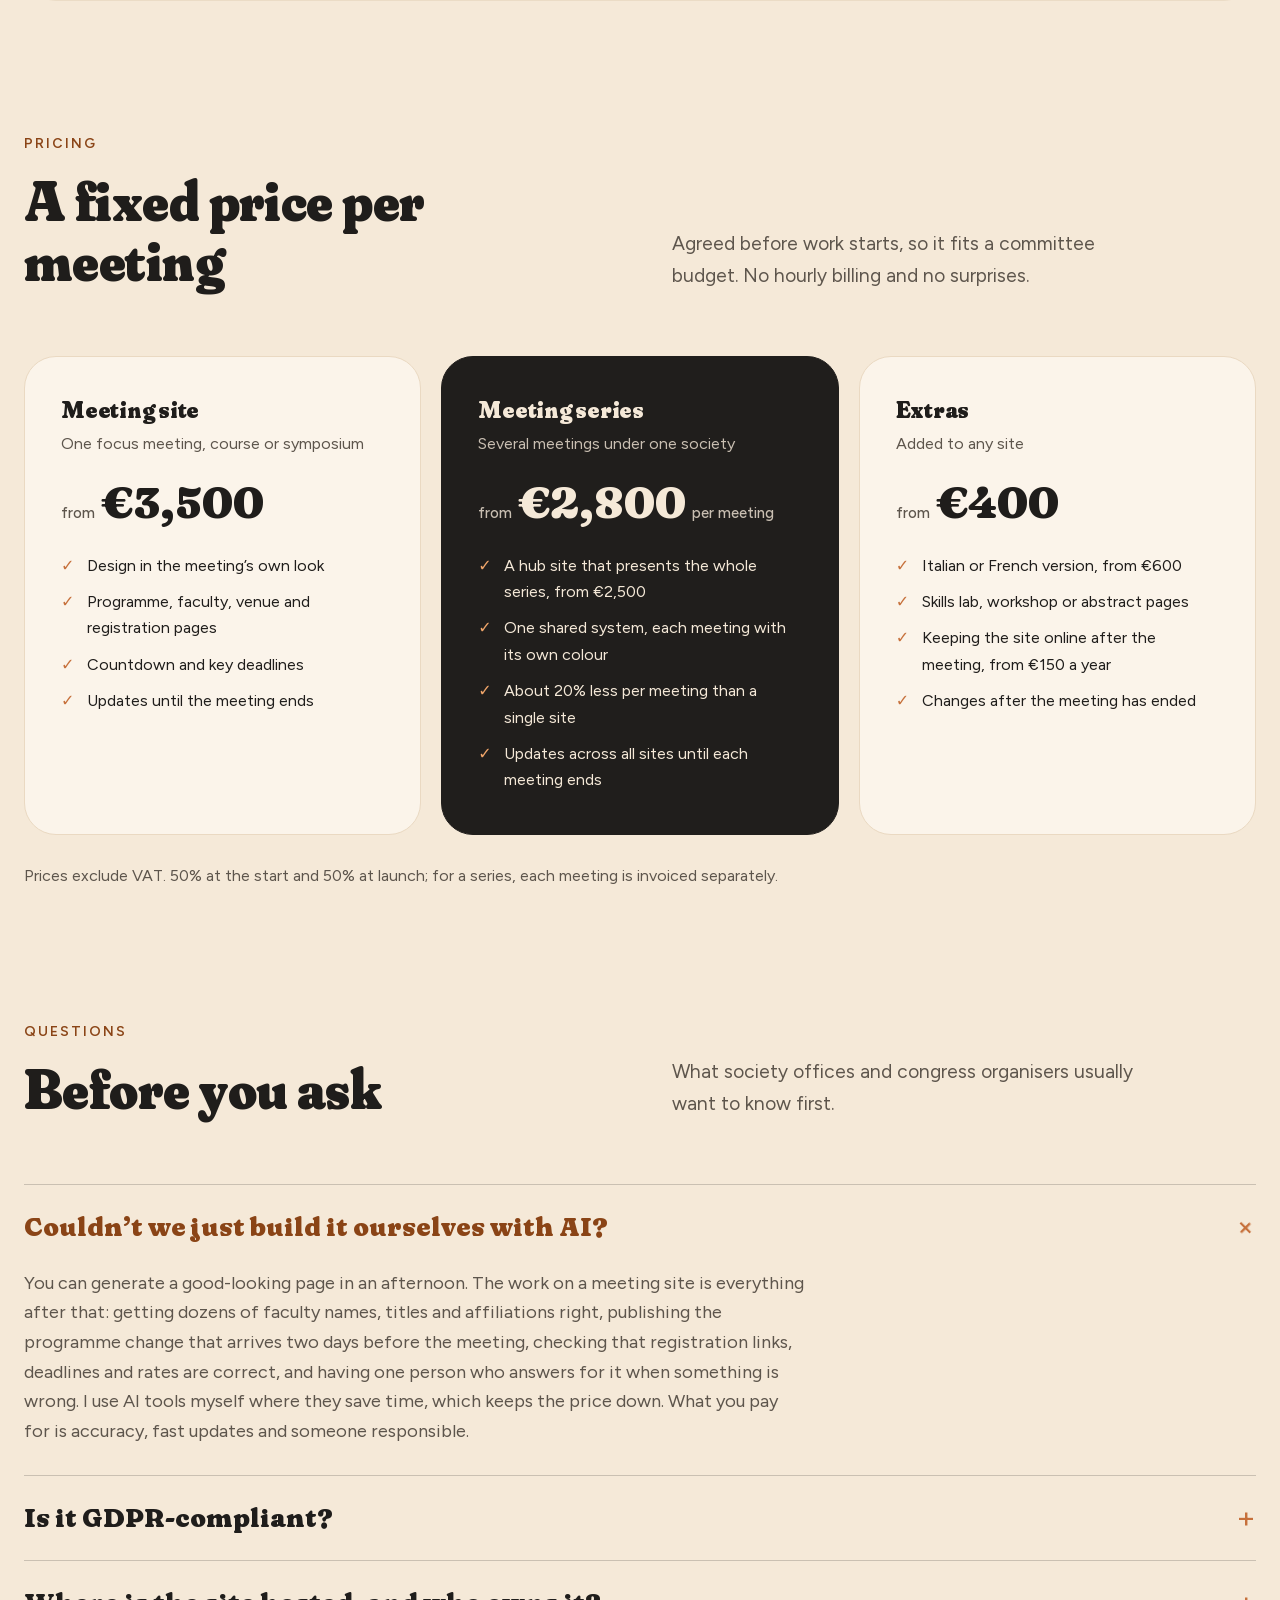
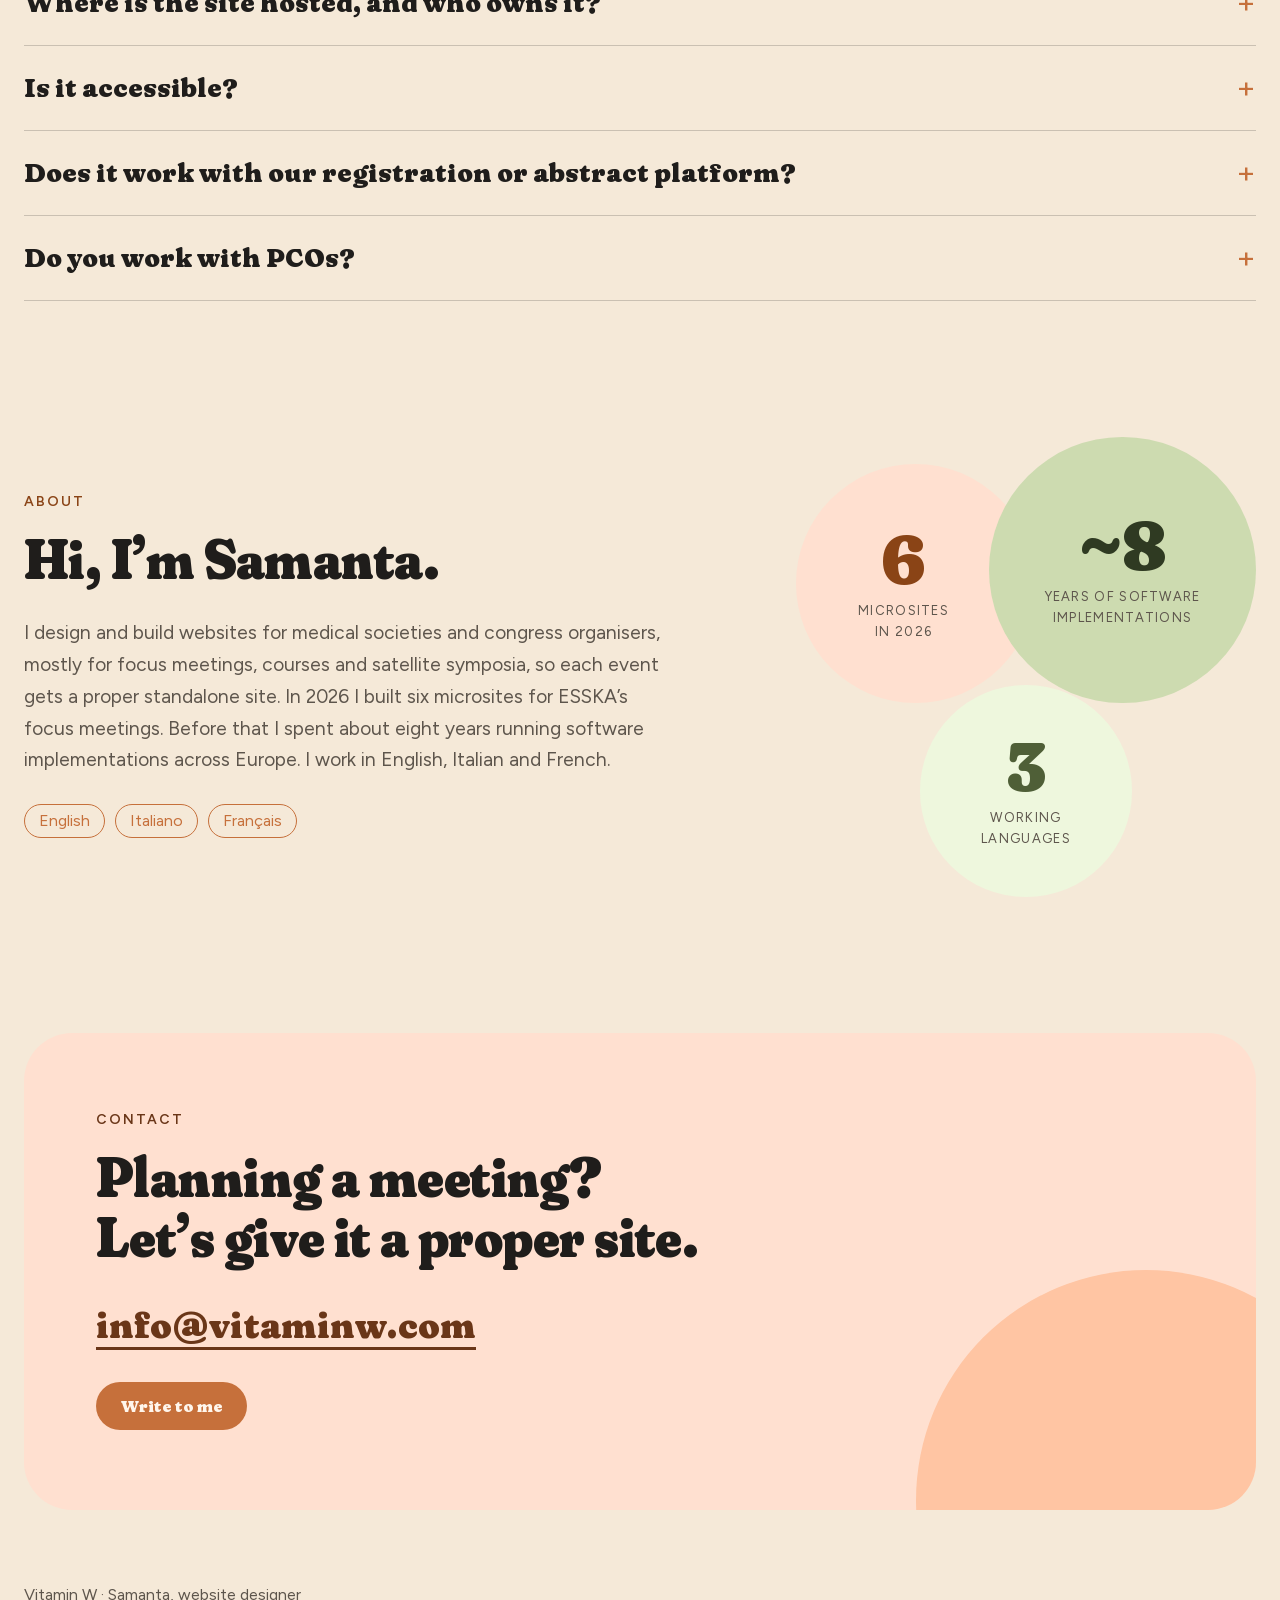
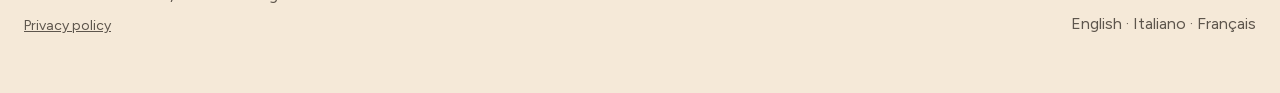
==== commit 22f4fbfa: "Add Vitamin <W/> logo and favicon Outlined pill logo in the nav and on the privacy page, built in HT" ====
--- a/index.html
+++ b/index.html
@@ -6,6 +6,7 @@
 <title>Vitamin W · Websites for medical society meetings</title>
 <meta name="description" content="Standalone websites for focus meetings, courses and satellite symposia.">
 <link rel="stylesheet" href="fonts/fonts.css">
+<link rel="icon" href="favicon.svg" type="image/svg+xml">
 <style>
   :root {
     --cream: #f5e9d8;
@@ -99,7 +100,17 @@
 
   /* Nav */
   .nav { display: flex; align-items: center; justify-content: space-between; padding: 20px 0; position: relative; z-index: 2; }
-  .nav .logo { font: 900 22px/1 var(--display); font-variation-settings: "SOFT" 100; text-decoration: none; }
+  /* Logo: "Vitamin <W/>" in an outlined pill */
+  .logo {
+    display: inline-flex; align-items: center; gap: .3em;
+    border: 2.5px solid var(--ink); border-radius: 999px; padding: 7px 18px 8px;
+    font: 900 22px/1 var(--display); font-variation-settings: "SOFT" 100, "opsz" 144;
+    color: var(--ink); text-decoration: none; white-space: nowrap;
+    transition: background .2s;
+  }
+  .logo:hover { background: rgba(255, 224, 208, .6); }
+  .logo .w { display: inline-flex; align-items: center; gap: .08em; }
+  .logo .tag { font: 800 .78em/1 var(--body); color: var(--rust); }
   .nav ul { display: flex; align-items: center; gap: 32px; list-style: none; margin: 0; padding: 0; }
   .nav ul a:not(.btn) { text-decoration: none; font-size: 16px; }
   .nav ul a:not(.btn):hover { color: var(--rust); }
@@ -347,7 +358,7 @@
 <body>
 <div class="wrap">
   <nav class="nav" aria-label="Main">
-    <a class="logo" href="#top">Vitamin W</a>
+    <a class="logo" href="#top" aria-label="Vitamin W, back to top">Vitamin <span class="w" aria-hidden="true"><span class="tag">&lt;</span>W<span class="tag">/&gt;</span></span></a>
     <ul>
       <li><a href="#work">Work</a></li>
       <li><a href="#services">Services</a></li>
